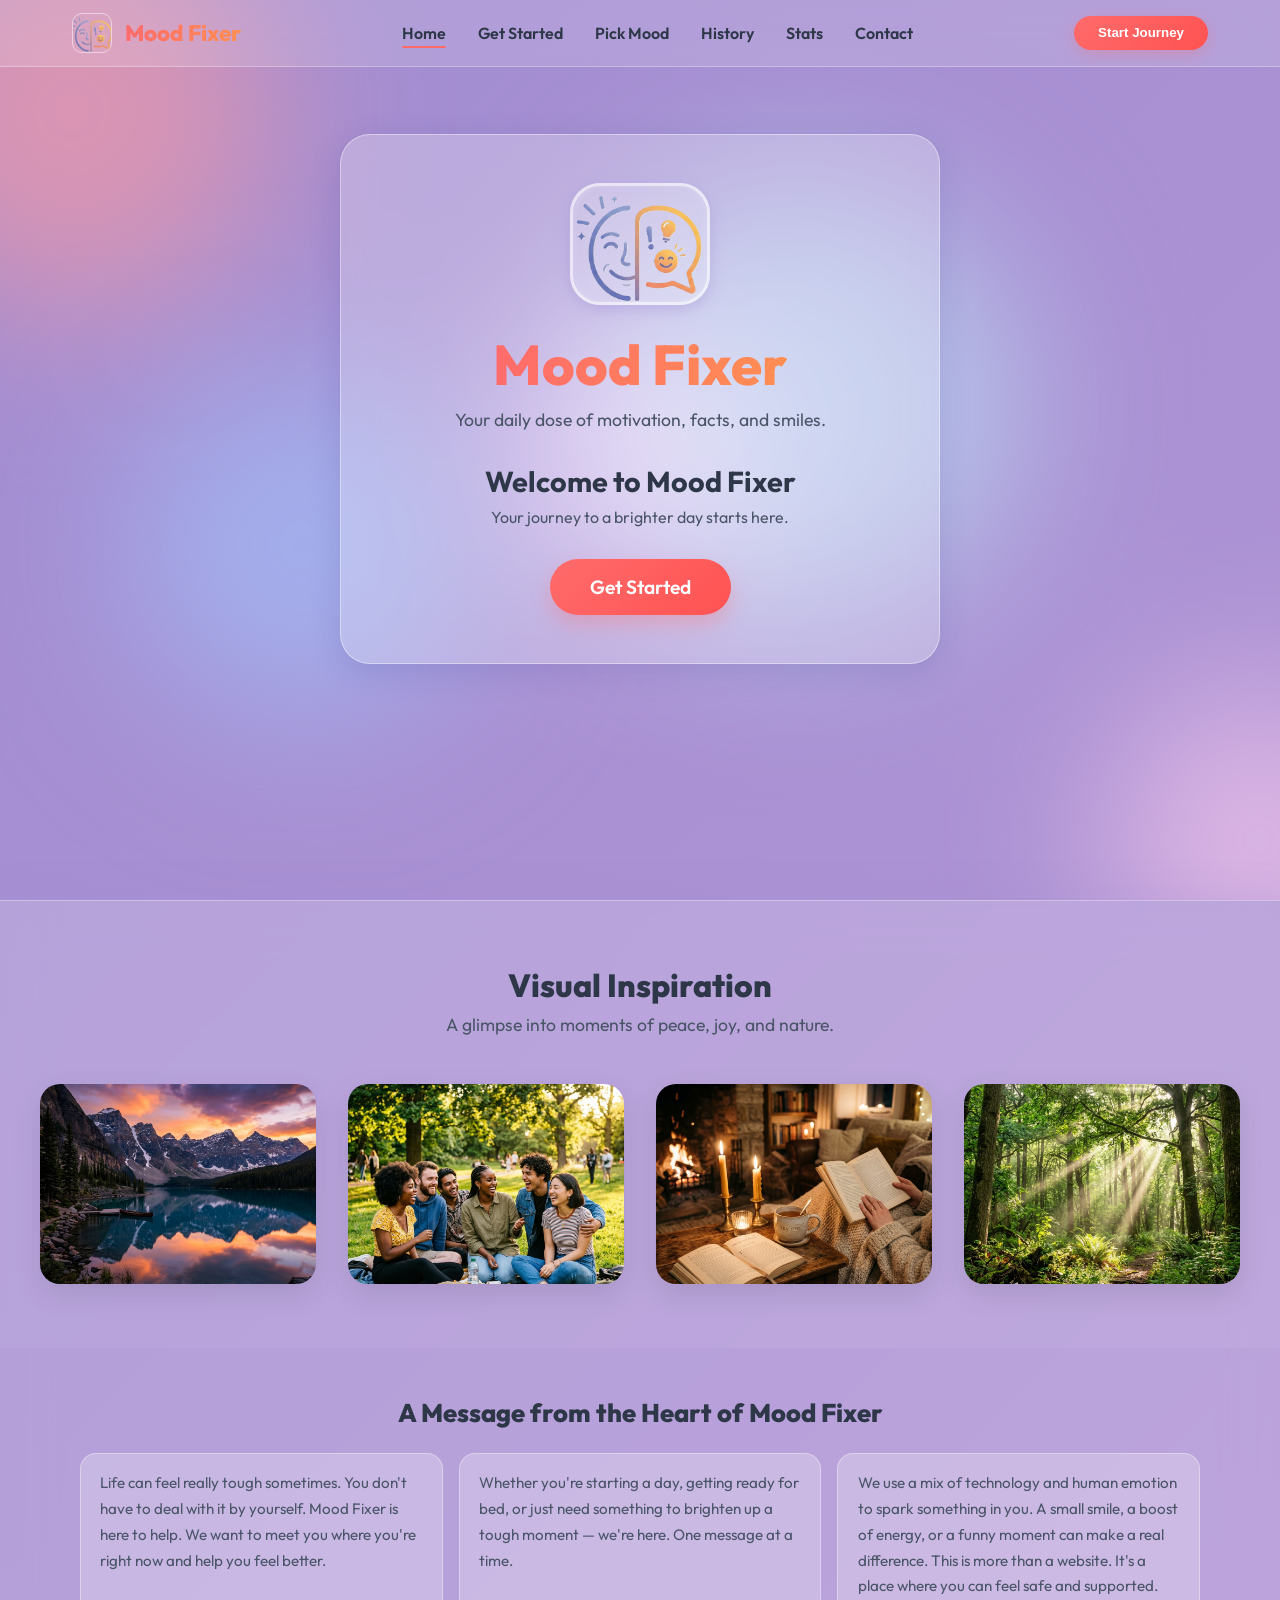
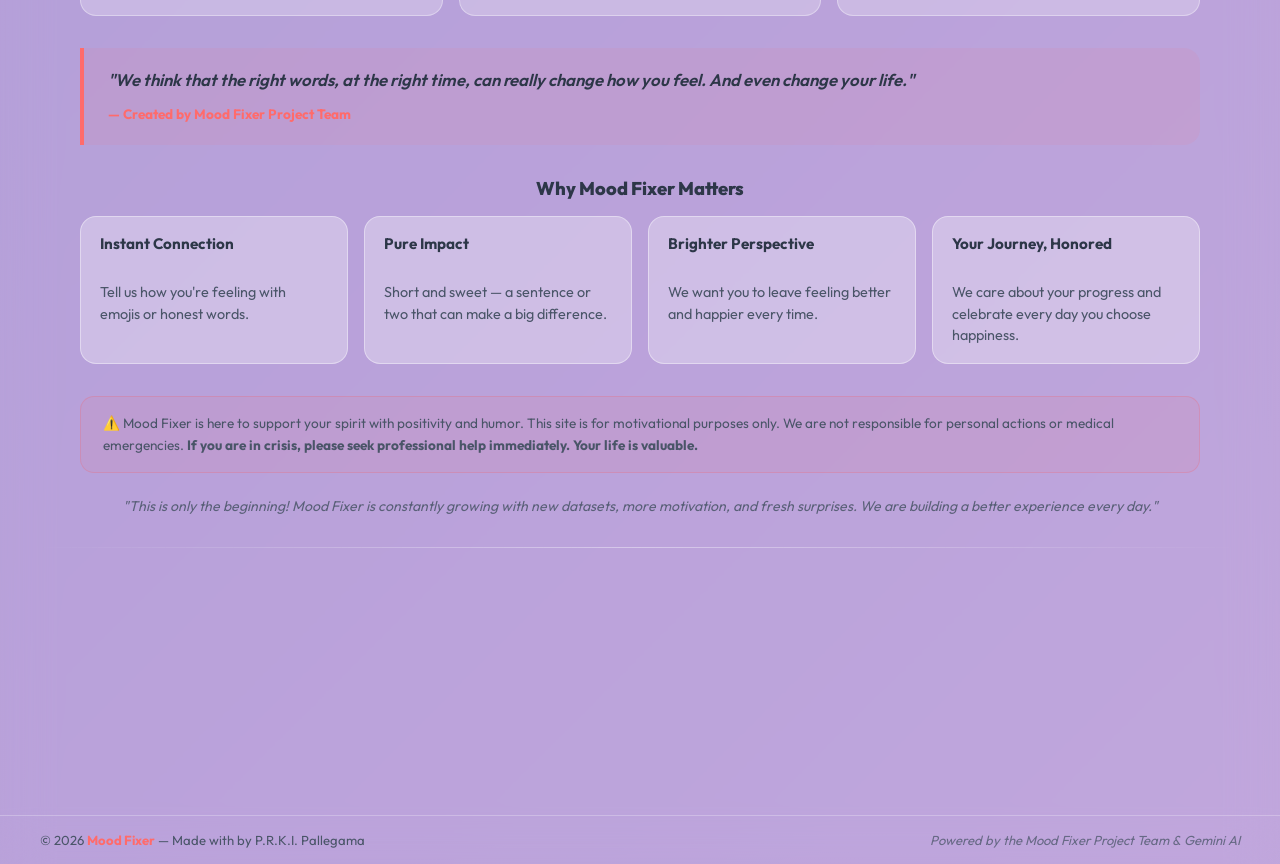
==== index.html @ e7150dc7 "Add files via upload" ====
<!DOCTYPE html>
<html lang="en">

<head>
    <meta charset="UTF-8">
    <meta name="viewport" content="width=device-width, initial-scale=1.0">
    <title>Mood Fixer</title>
    <link rel="stylesheet" href="style.css">
    <link href="https://fonts.googleapis.com/css2?family=Outfit:wght@300;400;600;800&display=swap" rel="stylesheet">
</head>

<body>
    <!-- Top Navigation -->
    <nav class="top-nav">
        <div class="nav-container">
            <div class="nav-logo">
                <img src="mood fix logo.png" alt="Mood Fixer Logo" class="nav-logo-img">
                <span class="nav-brand">Mood Fixer</span>
            </div>
            <ul class="nav-links">
                <li><a href="#" id="nav-home" class="active">Home</a></li>
                <li><a href="#step-identity" id="nav-get-started">Get Started</a></li>
                <li><a href="#step-mood" id="nav-pick-mood">Pick Mood</a></li>
                <li><a href="#" id="nav-history">History</a></li>
                <li><a href="tracking.html" id="nav-tracking">Stats</a></li>
                <li><a href="https://mail.google.com/mail/?view=cm&fs=1&to=moodfixer0@gmail.com"
                        target="_blank">Contact</a></li>
            </ul>
            <div class="nav-actions">
                <button class="btn-nav-cta" id="nav-start-journey">Start Journey</button>
            </div>
            <!-- Mobile Menu Toggle -->
            <button class="nav-hamburger" id="nav-hamburger">
                <span></span>
                <span></span>
                <span></span>
            </button>
        </div>
    </nav>

    <!-- Mobile Navigation Overlay -->
    <div class="mobile-menu-overlay" id="mobile-menu">
        <ul class="mobile-menu-links">
            <li><a href="index.html" class="mob-link">Home</a></li>
            <li><a href="index.html#step-identity" class="mob-link">Get Started</a></li>
            <li><a href="index.html#step-mood" class="mob-link">Pick Mood</a></li>
            <li><a href="tracking.html" class="mob-link">Stats</a></li>
            <li><a href="safety.html" class="mob-link">Safety Help</a></li>
            <li><a href="faq.html" class="mob-link">FAQ</a></li>
            <li><a href="https://mail.google.com/mail/?view=cm&fs=1&to=moodfixer0@gmail.com" target="_blank">Contact</a>
            </li>
        </ul>
    </div>

    <!-- Emotional Background Animation -->
    <div class="bg-orbs">
        <div class="orb orb-1"></div>
        <div class="orb orb-2"></div>
        <div class="orb orb-3"></div>
        <div class="orb orb-4"></div>
        <div class="orb orb-5"></div>
    </div>

    <div id="app" style="position: relative;">
        <!-- Dashboard / Sidebar -->
        <aside id="dashboard" class="collapsed">
            <!-- Logo moved to fixed position outside dashboard -->
            <div class="dash-header">
                <h3>🕒 History</h3>
                <div id="current-time">00:00:00</div>
                <div id="current-date">Jan 1, 2024</div>
            </div>
            <div class="dash-content">
                <h3>Your Mood Journal</h3>
                <ul id="visit-list">
                    <!-- Javascript will populate this -->
                </ul>
            </div>
        </aside>

        <!-- Main Content Area -->
        <main id="main-content">
            <div class="glass-container reveal-stagger">
                <header class="main-header">
                    <img src="mood fix logo.png" alt="Mood Fixer Logo" class="title-logo" id="main-logo">
                    <div class="header-text">
                        <h1 class="gradient-text">Mood Fixer</h1>
                        <p class="subtitle">Your daily dose of motivation, facts, and smiles.</p>
                    </div>
                </header>

                <!-- Step 0: Welcome -->
                <div id="step-welcome" class="step active reveal-stagger">
                    <h2>Welcome to Mood Fixer</h2>
                    <p>Your journey to a brighter day starts here.</p>
                    <button id="btn-get-started" class="btn-primary">Get Started </button>
                </div>

                <!-- Step 1: Identity -->
                <div id="step-identity" class="step hidden reveal-stagger">
                    <h2>First, tell us a bit about you</h2>
                    <p>How do you identify?</p>
                    <div class="options-grid">
                        <div class="btn-option-card" data-identity="Female">
                            <span class="card-icon">👩</span>
                            <span class="card-title">Female</span>
                        </div>
                        <div class="btn-option-card" data-identity="Male">
                            <span class="card-icon">👨</span>
                            <span class="card-title">Male</span>
                        </div>
                        <div class="btn-option-card" data-identity="Transgender">
                            <span class="card-icon">🏳️‍⚧️</span>
                            <span class="card-title">Transgender</span>
                        </div>
                        <div class="btn-option-card" data-identity="Other">
                            <span class="card-icon">🏳️‍🌈</span>
                            <span class="card-title">Other</span>
                        </div>
                    </div>
                </div>

                <!-- Step 2: Mood -->
                <div id="step-mood" class="step hidden reveal-stagger">
                    <h2>How are you feeling right now?</h2>
                    <p>Select an emoji or type it out!</p>
                    <div class="options-grid mood-grid">
                        <button class="btn-option emoji-btn" data-mood="Happy">😊 Happy</button>
                        <button class="btn-option emoji-btn" data-mood="Sad">😢 Sad</button>
                        <button class="btn-option emoji-btn" data-mood="Sleepy">😴 Sleeping time</button>
                        <button class="btn-option emoji-btn" data-mood="Waking Up">🌅 Waking up</button>
                        <button class="btn-option emoji-btn" data-mood="Normal">😐 Normal time</button>
                        <button class="btn-option emoji-btn" data-mood="Anxious">😰 Anxious</button>
                        <button class="btn-option emoji-btn" data-mood="Angry">😠 Angry</button>
                        <button class="btn-option emoji-btn" data-mood="Tired">😴 Tired</button>
                        <button class="btn-option emoji-btn" data-mood="Lovely">🥰 Lovely</button>
                        <button class="btn-option emoji-btn" data-mood="generic">🤷 No idea</button>
                    </div>
                    <div class="text-input-group">
                        <input type="text" id="custom-mood" placeholder="Or describe your mood in words...">
                    </div>
                    <button id="btn-submit-mood" class="btn-primary">Fix My Mood! 🚀</button>
                </div>

                <!-- Step 3: Result -->
                <div id="step-result" class="step hidden reveal-stagger">
                    <h2>Here is something just for you!</h2>
                    <div class="result-card"
                        style="display: flex; flex-direction: column; align-items: center; gap: 1rem;">
                        <span id="result-badge" class="result-badge hidden-element"></span>
                        <p id="result-text">...</p>
                        <button id="btn-copy-result" class="btn-copy">📋 Copy Message</button>
                    </div>
                    <button id="btn-restart" class="btn-secondary">Give me another one!</button>
                </div>
            </div>


        </main>
    </div>

    <!-- Bottom Footer -->
    <footer class="bottom-footer">

        <!-- Photo Gallery Section -->
        <section class="footer-gallery reveal">
            <div class="gallery-container">
                <div class="gallery-header">
                    <h2 class="gallery-title"> Visual Inspiration</h2>
                    <p class="gallery-subtitle">A glimpse into moments of peace, joy, and nature.</p>
                </div>
                <div class="footer-photo-grid reveal-stagger">
                    <div class="gallery-item">
                        <img src="peaceful_landscape.png" alt="Peaceful Landscape" class="gallery-img">
                        <div class="gallery-overlay">
                            <span class="gallery-tag">Peace</span>
                            <p class="gallery-description">Find serenity in the quiet whispers of the hills and the calm
                                of the water.</p>
                        </div>
                    </div>
                    <div class="gallery-item">
                        <img src="joyful_moment.png" alt="Joyful Moment" class="gallery-img">
                        <div class="gallery-overlay">
                            <span class="gallery-tag">Joy</span>
                            <p class="gallery-description">Celebrate the small wins and big laughs that fill your heart
                                with light.</p>
                        </div>
                    </div>
                    <div class="gallery-item">
                        <img src="cozy_atmosphere.png" alt="Cozy Atmosphere" class="gallery-img">
                        <div class="gallery-overlay">
                            <span class="gallery-tag">Comfort</span>
                            <p class="gallery-description">Wrap yourself in warmth and let the soft glow of comfort
                                soothe your soul.</p>
                        </div>
                    </div>
                    <div class="gallery-item">
                        <img src="inspiring_nature.png" alt="Inspiring Nature" class="gallery-img">
                        <div class="gallery-overlay">
                            <span class="gallery-tag">Nature</span>
                            <p class="gallery-description">Discover the magic in every leaf and the strength in every
                                mountain peak.</p>
                        </div>
                    </div>
                </div>
            </div>
        </section>

        <!-- Full-width Message Banner -->
        <div class="footer-message-banner reveal">
            <h2 class="footer-msg-title">A Message from the Heart of Mood Fixer</h2>
            <div class="footer-msg-body">
                <p>Life can feel really tough sometimes. You don't have to deal with it by yourself. Mood Fixer is here
                    to help. We want to meet you where you're right now and help you feel better.</p>
                <p>Whether you're starting a day, getting ready for bed, or just need something to brighten up a tough
                    moment — we're here. One message at a time.</p>
                <p>We use a mix of technology and human emotion to spark something in you. A small smile, a boost of
                    energy, or a funny moment can make a real difference. This is more than a website. It's a place
                    where you can feel safe and supported.</p>
            </div>
            <blockquote class="footer-quote">
                "We think that the right words, at the right time, can really change how you feel. And even change your
                life."
                <cite>— Created by Mood Fixer Project Team</cite>
            </blockquote>

            <div class="footer-why-matters">
                <h3 class="footer-why-title"> Why Mood Fixer Matters</h3>
                <ul class="footer-features-grid">
                    <li><strong> Instant Connection</strong><br>Tell us how you're feeling with emojis or honest words.
                    </li>
                    <li><strong> Pure Impact</strong><br>Short and sweet — a sentence or two that can make a big
                        difference.</li>
                    <li><strong> Brighter Perspective</strong><br>We want you to leave feeling better and happier
                        every time.</li>
                    <li><strong> Your Journey, Honored</strong><br>We care about your progress and celebrate every day
                        you choose happiness.</li>
                </ul>
            </div>

            <div class="footer-disclaimer">
                <p class="footer-disclaimer-text">⚠️ Mood Fixer is here to support your spirit with positivity and
                    humor. This site is for motivational purposes only. We are not responsible for personal actions or
                    medical emergencies. <strong>If you are in crisis, please seek professional help immediately. Your
                        life is valuable.</strong></p>
            </div>

            <p class="footer-growing-note">"This is only the beginning! Mood Fixer is constantly growing with new
                datasets, more motivation, and fresh surprises. We are building a better experience every day."</p>
        </div>

        <!-- Divider -->
        <div class="footer-divider"></div>

        <div class="footer-sections reveal-stagger">

            <!-- Section 1: Brand / About -->
            <div class="footer-section">
                <div class="footer-section-brand">

                    <span class="footer-brand-name">Mood Fixer</span>
                </div>
                <p class="footer-about-text">Your daily companion for positivity, motivation, and smiles. We meet you
                    where you are and help you feel a little better — one message at a time.</p>
                <p class="footer-tagline"> You are not alone.</p>
            </div>

            <!-- Section 2: Quick Links -->
            <div class="footer-section">
                <h4 class="footer-section-title">Quick Links</h4>
                <ul class="footer-nav-list">
                    <li><a href="#" id="footer-home" class="footer-link"> Home</a></li>
                    <li><a href="#step-identity" id="footer-get-started" class="footer-link"> Get Started</a></li>
                    <li><a href="#step-mood" id="footer-pick-mood" class="footer-link"> Pick Your Mood</a></li>
                    <li><a href="#step-result" id="footer-result" class="footer-link"> Your Result</a></li>
                    <li><a href="tracking.html" id="footer-tracking" class="footer-link"> Your Stats</a></li>
                </ul>
            </div>

            <!-- Section 3: Support -->
            <div class="footer-section">
                <h4 class="footer-section-title">Support</h4>
                <ul class="footer-nav-list">
                    <li><a href="privacy.html" class="footer-link"> Privacy Policy</a></li>
                    <li><a href="terms.html" class="footer-link"> Terms of Use</a></li>
                    <li><a href="faq.html" class="footer-link"> FAQ</a></li>
                    <li><a href="safety.html" class="footer-link"> Safety &amp; Crisis Help</a></li>
                </ul>
            </div>

            <!-- Section 4: Contact -->
            <div class="footer-section">
                <h4 class="footer-section-title">Contact Us</h4>
                <p class="footer-contact-text">Have a question or feedback? We'd love to hear from you.</p>
                <a href="https://mail.google.com/mail/?view=cm&fs=1&to=moodfixer0@gmail.com" target="_blank"
                    class="footer-email-btn">📧 Send an Email</a>
                <p class="footer-contact-note">We usually respond within 24–48 hours.</p>
            </div>

        </div>

        <!-- Copyright Strip -->
        <div class="footer-copyright-strip">
            <span>&copy; 2026 <strong>Mood Fixer</strong> &mdash; Made with by P.R.K.I. Pallegama</span>
            <span class="footer-powered">Powered by the Mood Fixer Project Team &amp; Gemini AI</span>
        </div>
    </footer>

    <script src="data.js"></script>
    <script src="app.js"></script>
</body>

</html>
---- style.css ----
:root {
    --bg-gradient-start: #ff9a9e;
    --bg-gradient-end: #fecfef;
    --glass-bg: rgba(255, 255, 255, 0.25);
    --glass-border: rgba(255, 255, 255, 0.4);
    --glass-shadow: 0 8px 32px 0 rgba(31, 38, 135, 0.15);
    --text-primary: #2d3748;
    --text-secondary: #4a5568;
    --accent: #ff6b6b;
    --accent-hover: #ff5252;
    --ease-premium: cubic-bezier(0.23, 1, 0.32, 1);
    --nav-height: 70px;
}

* {
    box-sizing: border-box;
    margin: 0;
    padding: 0;
}

body {
    font-family: 'Outfit', sans-serif;
    background: linear-gradient(135deg, #a18cd1 0%, #fbc2eb 100%);
    background-size: 400% 400%;
    animation: gradientBG 15s ease infinite;
    color: var(--text-primary);
    min-height: 100vh;
    display: flex;
    flex-direction: column;
    overflow-x: hidden;
}

@keyframes gradientBG {
    0% {
        background-position: 0% 50%;
    }

    50% {
        background-position: 100% 50%;
    }

    100% {
        background-position: 0% 50%;
    }
}

/* Emotional Background Animation */
.bg-orbs {
    position: fixed;
    top: 0;
    left: 0;
    width: 100vw;
    height: 100vh;
    overflow: hidden;
    z-index: 0;
    pointer-events: none;
}

.orb {
    position: absolute;
    border-radius: 50%;
    filter: blur(80px);
    opacity: 0.6;
    animation: floatOrb 20s infinite ease-in-out alternate;
    mix-blend-mode: screen;
}

.orb-1 {
    width: 400px;
    height: 400px;
    background: #ff9a9e;
    top: -10%;
    left: -10%;
    animation-duration: 25s;
    animation-delay: -5s;
}

.orb-2 {
    width: 300px;
    height: 300px;
    background: #fecfef;
    bottom: -10%;
    right: -10%;
    animation-duration: 22s;
    animation-delay: -2s;
}

.orb-3 {
    width: 350px;
    height: 350px;
    background: #a1c4fd;
    bottom: 20%;
    left: 10%;
    animation-duration: 28s;
    animation-delay: -10s;
}

.orb-4 {
    width: 450px;
    height: 450px;
    background: #c2e9fb;
    top: 20%;
    right: 20%;
    animation-duration: 30s;
    animation-delay: -15s;
}

.orb-5 {
    width: 250px;
    height: 250px;
    background: #ffd1ff;
    top: 50%;
    left: 50%;
    transform: translate(-50%, -50%);
    animation-duration: 20s;
}

@keyframes floatOrb {
    0% {
        transform: translate(0, 0) scale(1) rotate(0deg);
    }
    33% {
        transform: translate(50px, -50px) scale(1.2) rotate(10deg);
    }
    66% {
        transform: translate(-30px, 40px) scale(0.9) rotate(-5deg);
    }
    100% {
        transform: translate(20px, 60px) scale(1.1) rotate(5deg);
    }
}

#app {
    display: flex;
    width: 100%;
    min-height: 100vh;
}

/* Dashboard / Sidebar */
#dashboard {
    width: 300px;
    background: rgba(255, 255, 255, 0.15);
    backdrop-filter: blur(20px);
    -webkit-backdrop-filter: blur(20px);
    border-right: 1px solid var(--glass-border);
    padding: 2rem;
    padding-top: calc(var(--nav-height, 70px) + 2rem);
    display: flex;
    flex-direction: column;
    gap: 2rem;
    box-shadow: var(--glass-shadow);
    z-index: 10;
    transition: all 0.4s cubic-bezier(0.4, 0, 0.2, 1);
    overflow: hidden;
}

#dashboard.collapsed {
    width: 0;
    padding: 0;
    border: none;
    opacity: 0;
    margin: 0;
    height: 0;
}

#dashboard.collapsed>* {
    opacity: 0;
    pointer-events: none;
}

.dash-header {
    text-align: center;
    background: var(--glass-bg);
    border-radius: 20px;
    padding: 1.5rem;
    border: 1px solid var(--glass-border);
}

.dash-header h2 {
    font-size: 1.2rem;
    margin-bottom: 1rem;
    color: var(--text-primary);
}

#current-time {
    font-size: 2.5rem;
    font-weight: 800;
    color: #fff;
    text-shadow: 0 2px 10px rgba(0, 0, 0, 0.1);
    margin-bottom: 0.5rem;
}

#current-date {
    font-size: 1rem;
    color: var(--text-secondary);
    font-weight: 600;
}

.dash-content h3 {
    margin-bottom: 1rem;
    font-size: 1.1rem;
    color: var(--text-primary);
}

#visit-list {
    list-style: none;
    display: flex;
    flex-direction: column;
    gap: 0.8rem;
    max-height: 50vh;
    overflow-y: auto;
}

.history-item {
    display: flex;
    align-items: center;
    gap: 1rem;
    background: var(--glass-bg);
    padding: 0.8rem 1rem;
    border-radius: 12px;
    border: 1px solid var(--glass-border);
    transition: all 0.3s ease;
}

.history-item:hover {
    background: rgba(255, 255, 255, 0.45);
    transform: translateY(-2px);
    box-shadow: 0 4px 12px rgba(0, 0, 0, 0.05);
}

.history-icon {
    font-size: 1.6rem;
    display: flex;
    align-items: center;
    justify-content: center;
    background: rgba(255, 255, 255, 0.4);
    width: 42px;
    height: 42px;
    border-radius: 50%;
    border: 1px solid var(--glass-border);
    box-shadow: 0 2px 5px rgba(0,0,0,0.05);
}

.history-details {
    display: flex;
    flex-direction: column;
    gap: 0.2rem;
    flex: 1;
    text-align: left;
}

.history-title {
    font-weight: 700;
    color: var(--text-primary);
    font-size: 0.95rem;
}

.history-desc {
    font-style: italic;
    color: var(--text-secondary);
    font-size: 0.85rem;
    word-break: break-word;
}

.history-time {
    font-size: 0.75rem;
    color: var(--text-secondary);
    opacity: 0.8;
}

/* Main Content */
#main-content {
    flex: 1;
    display: flex;
    flex-direction: column;
    align-items: center;
    justify-content: flex-start;
    padding: 4rem 2rem;
    gap: 2rem;
    position: relative;
    transition: all 0.4s ease;
}

/* Sidebar Toggle Button */
.btn-toggle-sidebar {
    position: relative;
    background: var(--glass-bg);
    border: 1px solid var(--glass-border);
    padding: 0.8rem 1.5rem;
    border-radius: 50px;
    font-size: 1rem;
    font-weight: 600;
    color: var(--text-primary);
    cursor: pointer;
    backdrop-filter: blur(10px);
    -webkit-backdrop-filter: blur(10px);
    transition: all 0.3s cubic-bezier(0.175, 0.885, 0.32, 1.275);
    z-index: 50;
    display: flex;
    align-items: center;
    gap: 0.5rem;
    box-shadow: var(--glass-shadow);
    font-family: inherit;
}

.btn-toggle-sidebar:hover {
    background: rgba(255, 255, 255, 0.6);
    transform: translateY(-3px) scale(1.05);
    box-shadow: 0 8px 25px rgba(0, 0, 0, 0.15);
}

.glass-container {
    background: var(--glass-bg);
    backdrop-filter: blur(16px);
    -webkit-backdrop-filter: blur(16px);
    border-radius: 30px;
    border: 1px solid var(--glass-border);
    box-shadow: var(--glass-shadow);
    padding: 3rem;
    max-width: 600px;
    width: 100%;
    text-align: center;
    position: relative;
    overflow: hidden;
    transition: transform 0.8s var(--ease-premium), opacity 0.8s var(--ease-premium), filter 0.8s var(--ease-premium);
}

.glass-container.glass-entry {
    opacity: 0;
    transform: scale(0.95) translateY(30px);
    filter: blur(10px);
}
.hidden-element {
    display: none !important;
}

header.main-header {
    margin-bottom: 2rem;
    display: flex;
    flex-direction: column;
    align-items: center;
    justify-content: center;
    gap: 1.5rem;
}

.header-text {
    display: flex;
    flex-direction: column;
    align-items: center;
    text-align: center;
}

.title-logo {
    width: 140px;
    height: auto;
    border-radius: 30px;
    box-shadow: 0 5px 15px rgba(161, 140, 209, 0.4), inset 0 0 10px rgba(255, 255, 255, 0.3);
    border: 3px solid rgba(255, 255, 255, 0.6);
    transition: all 0.5s cubic-bezier(0.175, 0.885, 0.32, 1.275);
    animation: floatLogo 6s ease-in-out infinite;
    backdrop-filter: blur(10px);
}

@keyframes floatLogo {
    0% {
        transform: translateY(0px);
    }

    50% {
        transform: translateY(-8px);
    }

    100% {
        transform: translateY(0px);
    }
}

.title-logo:hover {
    transform: scale(1.1) rotate(-5deg);
    box-shadow: 0 8px 25px rgba(161, 140, 209, 0.6), inset 0 0 15px rgba(255, 255, 255, 0.5);
    cursor: pointer;
}

.gradient-text {
    font-size: 3.5rem;
    font-weight: 800;
    background: linear-gradient(to right, #ff6b6b, #ff8e53);
    -webkit-background-clip: text;
    background-clip: text;
    -webkit-text-fill-color: transparent;
    margin-bottom: 0.5rem;
}

.subtitle {
    font-size: 1.1rem;
    color: var(--text-secondary);
    font-weight: 400;
}

/* Steps */
.step {
    transition: opacity 0.6s var(--ease-premium), transform 0.6s var(--ease-premium), filter 0.6s var(--ease-premium);
    opacity: 1;
    transform: translateY(0);
    filter: blur(0);
}

.step.hidden {
    display: none;
    opacity: 0;
    transform: translateY(20px);
    filter: blur(5px);
}

.step.step-exiting {
    opacity: 0;
    transform: translateY(-20px);
    filter: blur(5px);
}

.step h2 {
    font-size: 1.8rem;
    margin-bottom: 0.5rem;
    color: var(--text-primary);
}

.step p {
    color: var(--text-secondary);
    margin-bottom: 2rem;
}

/* Options Grid */
.options-grid {
    display: grid;
    grid-template-columns: repeat(auto-fit, minmax(140px, 1fr));
    gap: 1rem;
    margin-bottom: 2rem;
}

.mood-grid {
    display: flex;
    flex-wrap: wrap;
    justify-content: center;
    gap: 1rem;
}

.emoji-btn {
    min-width: 120px;
    flex: 0 1 auto;
}

.btn-option {
    background: rgba(255, 255, 255, 0.4);
    border: 2px solid transparent;
    padding: 1rem;
    border-radius: 20px;
    font-size: 1.1rem;
    font-weight: 600;
    color: var(--text-primary);
    cursor: pointer;
    transition: all 0.3s ease;
    font-family: inherit;
}

.btn-option:hover {
    background: rgba(255, 255, 255, 0.8);
    transform: translateY(-3px);
    box-shadow: 0 10px 20px rgba(0, 0, 0, 0.1);
}

.btn-option.selected {
    background: #fff;
    border-color: var(--accent);
    box-shadow: 0 0 15px rgba(255, 107, 107, 0.4);
}

/* Mood Input Group */
.text-input-group {
    margin-bottom: 1.5rem;
}

#custom-mood {
    width: 100%;
    padding: 1.2rem;
    border-radius: 15px;
    border: 2px solid var(--glass-border);
    background: rgba(255, 255, 255, 0.5);
    font-size: 1.1rem;
    font-family: inherit;
    color: var(--text-primary);
    outline: none;
    transition: all 0.3s;
    text-align: center;
}

#custom-mood:focus {
    background: #fff;
    border-color: var(--accent);
}

/* Buttons */
.btn-primary,
.btn-secondary {
    padding: 1rem 2.5rem;
    border-radius: 50px;
    border: none;
    font-size: 1.2rem;
    font-weight: 600;
    cursor: pointer;
    transition: all 0.3s cubic-bezier(0.175, 0.885, 0.32, 1.275);
    font-family: inherit;
}

.btn-primary {
    background: linear-gradient(135deg, var(--accent), var(--accent-hover));
    color: white;
    box-shadow: 0 10px 20px rgba(255, 107, 107, 0.3);
}

.btn-primary:hover {
    transform: scale(1.05);
    box-shadow: 0 15px 25px rgba(255, 107, 107, 0.4);
}

.btn-primary:disabled {
    opacity: 0.5;
    cursor: not-allowed;
    transform: none;
}

.btn-secondary {
    background: rgba(255, 255, 255, 0.6);
    color: var(--text-primary);
    margin-top: 1.5rem;
}

.btn-secondary:hover {
    background: #fff;
    transform: scale(1.05);
}

/* Result Card */
.result-card {
    background: rgba(255, 255, 255, 0.8);
    border-radius: 20px;
    padding: 2.5rem 2rem;
    margin: 2rem 0;
    box-shadow: inset 0 2px 10px rgba(0, 0, 0, 0.05), var(--glass-shadow);
    position: relative;
}

.result-card::before {
    content: "✨";
    position: absolute;
    top: -15px;
    left: -15px;
    font-size: 2rem;
}

.result-badge {
    display: inline-block;
    padding: 0.4rem 1rem;
    border-radius: 50px;
    font-size: 0.85rem;
    font-weight: 700;
    text-transform: uppercase;
    letter-spacing: 1px;
    margin-bottom: 0.5rem;
    animation: fadeInScale 0.4s cubic-bezier(0.175, 0.885, 0.32, 1.275) both;
}

@keyframes fadeInScale {
    from {
        opacity: 0;
        transform: scale(0.8);
    }
    to {
        opacity: 1;
        transform: scale(1);
    }
}

.result-badge.badge-motivation {
    background: rgba(255, 107, 107, 0.15);
    color: #ff6b6b;
    border: 1px solid rgba(255, 107, 107, 0.3);
}

.result-badge.badge-fact {
    background: rgba(78, 205, 196, 0.15);
    color: #2b9c93;
    border: 1px solid rgba(78, 205, 196, 0.3);
}

.result-badge.badge-joke {
    background: rgba(255, 193, 7, 0.15);
    color: #b58000;
    border: 1px solid rgba(255, 193, 7, 0.3);
}

#result-text {
    font-size: 1.4rem;
    line-height: 1.6;
    font-weight: 600;
    color: #1a202c;
}

/* Footer Section */
.app-footer {
    max-width: 800px;
    width: 100%;
    text-align: left;
    padding: 3rem 4rem;
}

.app-footer h2 {
    font-size: 1.8rem;
    color: var(--text-primary);
    margin-bottom: 1.5rem;
    text-align: center;
}

.app-footer p {
    font-size: 1.1rem;
    color: var(--text-secondary);
    line-height: 1.6;
    margin-bottom: 1rem;
}

.app-footer .author {
    font-weight: 600;
    font-style: italic;
    text-align: right;
    margin-top: 1rem;
    margin-bottom: 2.5rem;
    color: var(--accent);
}

.app-footer h3 {
    font-size: 1.5rem;
    color: var(--text-primary);
    margin-bottom: 1rem;
}

.footer-features {
    list-style: none;
    display: flex;
    flex-direction: column;
    gap: 1rem;
}

.footer-features li {
    font-size: 1.05rem;
    line-height: 1.5;
    background: rgba(255, 255, 255, 0.4);
    padding: 1rem 1.5rem;
    border-radius: 15px;
    border: 1px solid var(--glass-border);
    transition: transform 0.2s ease;
}

.footer-features li:hover {
    transform: translateX(10px);
    background: rgba(255, 255, 255, 0.6);
}

.footer-features strong {
    color: var(--text-primary);
}

/* Contact Section */
.contact-section {
    margin-top: 3rem;
    padding-top: 2rem;
    border-top: 1px dashed var(--glass-border);
    text-align: center;
}

.contact-section h3 {
    font-size: 1.5rem;
    color: var(--text-primary);
    margin-bottom: 0.5rem;
}

.contact-section p {
    font-size: 1.1rem;
    color: var(--text-secondary);
    margin-bottom: 1rem;
}

.contact-email {
    display: inline-block;
    font-size: 1.2rem;
    font-weight: 600;
    color: var(--accent);
    text-decoration: none;
    background: rgba(255, 255, 255, 0.4);
    padding: 0.8rem 1.5rem;
    border-radius: 50px;
    border: 1px solid var(--glass-border);
    transition: all 0.3s ease;
}

.contact-email:hover {
    background: #fff;
    transform: translateY(-3px);
    box-shadow: 0 5px 15px rgba(255, 107, 107, 0.3);
}

.attribution-section {
    margin-top: 3rem;
    padding-top: 1.5rem;
    border-top: 1px solid var(--glass-border);
    text-align: center;
}

.attribution-section p {
    font-size: 0.95rem !important;
    opacity: 0.8;
    color: var(--text-secondary);
    margin: 0 !important;
    font-style: italic;
}

/* ── Bottom Footer – Multi-Column ── */
.bottom-footer {
    width: 100%;
    background: rgba(255, 255, 255, 0.13);
    backdrop-filter: blur(24px);
    -webkit-backdrop-filter: blur(24px);
    border-top: 1px solid rgba(255, 255, 255, 0.35);
    box-shadow: 0 -6px 32px rgba(161, 140, 209, 0.18);
    position: relative;
    z-index: 100;
    animation: footerFadeIn 0.9s ease both;
}

@keyframes footerFadeIn {
    from { opacity: 0; transform: translateY(24px); }
    to   { opacity: 1; transform: translateY(0); }
}

/* ── Footer Message Banner (full-width top section) ── */
.footer-message-banner {
    max-width: 1200px;
    margin: 0 auto;
    padding: 3rem 2.5rem 2rem;
}

.footer-msg-title {
    font-size: 1.6rem;
    font-weight: 800;
    color: var(--text-primary);
    margin-bottom: 1.5rem;
    text-align: center;
}

.footer-msg-body {
    display: grid;
    grid-template-columns: repeat(auto-fit, minmax(260px, 1fr));
    gap: 1rem;
    margin-bottom: 2rem;
}

.footer-msg-body p {
    font-size: 0.95rem;
    color: var(--text-secondary);
    line-height: 1.7;
    background: rgba(255, 255, 255, 0.25);
    border-radius: 16px;
    padding: 1rem 1.2rem;
    border: 1px solid rgba(255, 255, 255, 0.35);
    margin: 0;
}

.footer-quote {
    background: rgba(255, 107, 107, 0.08);
    border-left: 4px solid var(--accent);
    border-radius: 0 16px 16px 0;
    padding: 1.2rem 1.5rem;
    margin: 0 0 2rem;
    font-size: 1.05rem;
    font-style: italic;
    color: var(--text-primary);
    font-weight: 600;
    line-height: 1.6;
}

.footer-quote cite {
    display: block;
    margin-top: 0.6rem;
    font-size: 0.85rem;
    font-style: normal;
    font-weight: 700;
    color: var(--accent);
}

.footer-why-title {
    font-size: 1.15rem;
    font-weight: 800;
    color: var(--text-primary);
    margin-bottom: 1rem;
    text-align: center;
}

.footer-features-grid {
    list-style: none;
    display: grid;
    grid-template-columns: repeat(auto-fit, minmax(200px, 1fr));
    gap: 1rem;
    margin-bottom: 2rem;
}

.footer-features-grid li {
    background: rgba(255, 255, 255, 0.3);
    border: 1px solid rgba(255, 255, 255, 0.4);
    border-radius: 16px;
    padding: 1rem 1.2rem;
    font-size: 0.9rem;
    color: var(--text-secondary);
    line-height: 1.5;
    transition: transform 0.2s ease, background 0.2s ease;
}

.footer-features-grid li:hover {
    transform: translateY(-3px);
    background: rgba(255, 255, 255, 0.55);
}

.footer-features-grid strong {
    display: block;
    margin-bottom: 0.3rem;
    color: var(--text-primary);
    font-size: 0.95rem;
}

.footer-disclaimer {
    background: rgba(255, 82, 82, 0.07);
    border: 1px solid rgba(255, 82, 82, 0.2);
    border-radius: 14px;
    padding: 1rem 1.4rem;
    margin-bottom: 1.5rem;
}

.footer-disclaimer-text {
    font-size: 0.85rem !important;
    color: var(--text-secondary) !important;
    line-height: 1.6;
    margin: 0 !important;
}

.footer-growing-note {
    font-size: 0.88rem;
    font-style: italic;
    color: var(--text-secondary);
    text-align: center;
    opacity: 0.85;
    margin: 0;
}

.footer-divider {
    max-width: 1200px;
    margin: 0 auto;
    height: 1px;
    background: linear-gradient(to right, transparent, rgba(255,255,255,0.4), transparent);
    margin-bottom: 0;
}

/* ── 4-column grid ── */
.footer-sections {
    max-width: 1200px;
    margin: 0 auto;
    display: grid;
    grid-template-columns: 2fr 1fr 1fr 1.4fr;
    gap: 2.5rem;
    padding: 3rem 2.5rem 2rem;
}

/* Each column */
.footer-section {
    display: flex;
    flex-direction: column;
    gap: 0.75rem;
}

/* Brand column */
.footer-section-brand {
    display: flex;
    align-items: center;
    gap: 0.6rem;
    margin-bottom: 0.25rem;
}

.footer-logo-emoji {
    font-size: 1.6rem;
    animation: heartbeat 2.2s ease-in-out infinite;
    display: inline-block;
}

@keyframes heartbeat {
    0%, 100% { transform: scale(1); }
    50%       { transform: scale(1.25); }
}

.footer-brand-name {
    font-size: 1.2rem;
    font-weight: 800;
    background: linear-gradient(to right, #ff6b6b, #a18cd1);
    -webkit-background-clip: text;
    background-clip: text;
    -webkit-text-fill-color: transparent;
    letter-spacing: 0.4px;
}

.footer-about-text {
    font-size: 0.9rem;
    color: var(--text-secondary);
    line-height: 1.65;
}

.footer-tagline {
    font-size: 0.9rem;
    font-weight: 700;
    color: var(--accent);
    margin-top: 0.25rem;
}

/* Section titles */
.footer-section-title {
    font-size: 0.85rem;
    font-weight: 800;
    text-transform: uppercase;
    letter-spacing: 1.5px;
    color: var(--text-primary);
    margin-bottom: 0.5rem;
    padding-bottom: 0.5rem;
    border-bottom: 2px solid rgba(255, 107, 107, 0.35);
}

/* Nav list */
.footer-nav-list {
    list-style: none;
    display: flex;
    flex-direction: column;
    gap: 0.6rem;
}

.footer-link {
    font-size: 0.9rem;
    font-weight: 500;
    color: var(--text-secondary);
    text-decoration: none;
    position: relative;
    transition: color 0.25s ease, padding-left 0.25s ease;
    display: inline-block;
}

.footer-link:hover {
    color: var(--accent);
    padding-left: 4px;
}

/* Contact column */
.footer-contact-text {
    font-size: 0.88rem;
    color: var(--text-secondary);
    line-height: 1.5;
}

.footer-email-btn {
    display: inline-block;
    font-size: 0.9rem;
    font-weight: 700;
    color: #fff;
    text-decoration: none;
    background: linear-gradient(135deg, #ff6b6b, #a18cd1);
    padding: 0.6rem 1.2rem;
    border-radius: 50px;
    transition: all 0.3s ease;
    box-shadow: 0 4px 14px rgba(255, 107, 107, 0.3);
    margin-top: 0.25rem;
    width: fit-content;
}

.footer-email-btn:hover {
    transform: translateY(-3px);
    box-shadow: 0 8px 20px rgba(255, 107, 107, 0.45);
}

.footer-contact-note {
    font-size: 0.78rem;
    color: var(--text-secondary);
    opacity: 0.75;
    font-style: italic;
    margin-top: 0.25rem;
}

/* ── Copyright strip ── */
.footer-copyright-strip {
    border-top: 1px solid rgba(255, 255, 255, 0.25);
    padding: 1rem 2.5rem;
    max-width: 100%;
    display: flex;
    align-items: center;
    justify-content: space-between;
    flex-wrap: wrap;
    gap: 0.5rem;
    font-size: 0.82rem;
    color: var(--text-secondary);
}

.footer-copyright-strip strong {
    color: var(--accent);
}

.footer-powered {
    font-style: italic;
    opacity: 0.75;
}

/* ── Responsive ── */
@media (max-width: 900px) {
    #app {
        flex-direction: column;
    }

    #dashboard {
        width: 100%;
        border-right: none;
        border-bottom: 1px solid var(--glass-border);
    }

    #visit-list {
        max-height: 200px;
    }

    .footer-sections {
        grid-template-columns: 1fr 1fr;
    }
}

@media (max-width: 600px) {
    .footer-sections {
        grid-template-columns: 1fr;
        padding: 2rem 1.5rem 1.5rem;
    }

    .footer-copyright-strip {
        flex-direction: column;
        text-align: center;
        padding: 1rem 1.5rem;
    }
}

/* ── Top Navigation Styles ── */
.top-nav {
    position: fixed;
    top: 0;
    left: 0;
    width: 100%;
    z-index: 1000;
    background: rgba(255, 255, 255, 0.15);
    backdrop-filter: blur(15px);
    -webkit-backdrop-filter: blur(15px);
    border-bottom: 1px solid rgba(255, 255, 255, 0.3);
    padding: 0.8rem 0;
    transition: all 0.3s ease;
}

.nav-container {
    max-width: 1200px;
    margin: 0 auto;
    display: flex;
    justify-content: space-between;
    align-items: center;
    padding: 0 2rem;
}

.nav-logo {
    display: flex;
    align-items: center;
    gap: 0.8rem;
    text-decoration: none;
    cursor: pointer;
}

.nav-logo-img {
    width: 40px;
    height: 40px;
    border-radius: 10px;
    object-fit: cover;
    border: 1px solid rgba(255, 255, 255, 0.5);
}

.nav-brand {
    font-size: 1.4rem;
    font-weight: 800;
    background: linear-gradient(to right, #ff6b6b, #ff8e53);
    -webkit-background-clip: text;
    background-clip: text;
    -webkit-text-fill-color: transparent;
}

.nav-links {
    list-style: none;
    display: flex;
    gap: 2rem;
    align-items: center;
}

.nav-links a {
    text-decoration: none;
    color: var(--text-primary);
    font-weight: 600;
    font-size: 1rem;
    transition: color 0.3s;
    position: relative;
}

.nav-links a:hover {
    color: var(--accent);
}

.nav-links a.active::after {
    content: "";
    position: absolute;
    bottom: -5px;
    left: 0;
    width: 100%;
    height: 2px;
    background: var(--accent);
    border-radius: 2px;
}

.btn-nav-cta {
    background: linear-gradient(135deg, var(--accent), var(--accent-hover));
    color: white;
    border: none;
    padding: 0.6rem 1.5rem;
    border-radius: 50px;
    font-weight: 700;
    cursor: pointer;
    box-shadow: 0 4px 15px rgba(255, 107, 107, 0.3);
    transition: all 0.3s ease;
}

.btn-nav-cta:hover {
    transform: translateY(-2px);
    box-shadow: 0 6px 20px rgba(255, 107, 107, 0.4);
}

/* ── Footer Gallery Styles ── */
.footer-gallery {
    padding: 4rem 2rem;
    background: rgba(255, 255, 255, 0.05);
}

.gallery-container {
    max-width: 1200px;
    margin: 0 auto;
}

.gallery-header {
    text-align: center;
    margin-bottom: 3rem;
}

.gallery-title {
    font-size: 2rem;
    font-weight: 800;
    color: var(--text-primary);
    margin-bottom: 0.5rem;
}

.gallery-subtitle {
    font-size: 1.1rem;
    color: var(--text-secondary);
}

.footer-photo-grid {
    display: grid;
    grid-template-columns: repeat(auto-fit, minmax(250px, 1fr));
    gap: 2rem;
}

.gallery-item {
    position: relative;
    border-radius: 20px;
    overflow: hidden;
    height: 200px;
    box-shadow: 0 10px 30px rgba(0, 0, 0, 0.1);
    cursor: pointer;
    transition: all 0.4s cubic-bezier(0.175, 0.885, 0.32, 1.275);
}

.gallery-img {
    width: 100%;
    height: 100%;
    object-fit: cover;
    transition: transform 0.6s ease;
}

.gallery-overlay {
    position: absolute;
    inset: 0;
    background: linear-gradient(to top, rgba(0, 0, 0, 0.8) 0%, rgba(0, 0, 0, 0.4) 60%, transparent 100%);
    display: flex;
    flex-direction: column;
    justify-content: flex-end;
    padding: 1.5rem;
    opacity: 0;
    transition: all 0.4s ease;
    backdrop-filter: blur(2px);
}

.gallery-tag {
    color: white;
    font-weight: 800;
    font-size: 1.3rem;
    margin-bottom: 0.4rem;
    transform: translateY(20px);
    transition: transform 0.4s cubic-bezier(0.175, 0.885, 0.32, 1.275);
    display: block;
}

.gallery-description {
    color: rgba(255, 255, 255, 0.9);
    font-size: 0.9rem;
    line-height: 1.4;
    transform: translateY(20px);
    opacity: 0;
    transition: all 0.4s ease 0.1s;
    margin: 0;
    text-align: left;
}

.gallery-item:hover {
    transform: translateY(-10px) scale(1.02);
}

.gallery-item:hover .gallery-img {
    transform: scale(1.1);
}

.gallery-item:hover .gallery-overlay,
.gallery-item.touch-active .gallery-overlay {
    opacity: 1;
    backdrop-filter: blur(4px);
}

.gallery-item:hover .gallery-tag,
.gallery-item.touch-active .gallery-tag {
    transform: translateY(0);
}

.gallery-item:hover .gallery-description,
.gallery-item.touch-active .gallery-description {
    transform: translateY(0);
    opacity: 1;
}

/* Adjust main content padding for fixed nav */
#main-content {
    padding-top: calc(var(--nav-height, 70px) + 4rem);
}

@media (max-width: 768px) {
    .nav-links {
        display: none;
    }
    
    .footer-photo-grid {
        grid-template-columns: repeat(2, 1fr);
    }
}

@media (max-width: 480px) {
    .footer-photo-grid {
        grid-template-columns: 1fr;
    }
}

/* ── Scroll Reveal Animations ── */
.reveal {
    opacity: 0;
    transform: translateY(30px);
    transition: all 0.8s cubic-bezier(0.4, 0, 0.2, 1);
}

.reveal.reveal-visible {
    opacity: 1;
    transform: translateY(0);
}

/* Staggered Reveal for Grid Items */
.reveal-stagger > * {
    opacity: 0;
    transform: translateY(20px);
    transition: all 0.6s cubic-bezier(0.4, 0, 0.2, 1);
}

.reveal-stagger.reveal-visible > * {
    opacity: 1;
    transform: translateY(0);
}

/* Delay for each child in staggered reveal */
.reveal-stagger.reveal-visible > *:nth-child(1) { transition-delay: 0.1s; }
.reveal-stagger.reveal-visible > *:nth-child(2) { transition-delay: 0.2s; }
.reveal-stagger.reveal-visible > *:nth-child(3) { transition-delay: 0.3s; }
.reveal-stagger.reveal-visible > *:nth-child(4) { transition-delay: 0.4s; }
.reveal-stagger.reveal-visible > *:nth-child(5) { transition-delay: 0.5s; }
.reveal-stagger.reveal-visible > *:nth-child(6) { transition-delay: 0.6s; }

/* Chart Container Styles */
.chart-container {
    background: rgba(255, 255, 255, 0.4);
    border-radius: 20px;
    padding: 1rem;
    box-shadow: inset 0 2px 10px rgba(0, 0, 0, 0.05);
    border: 1px solid var(--glass-border);
    margin-top: 1.5rem;
}

.chart-container-stats {
    position: relative;
    height: 50vh;
    width: 100%;
}

/* 30-Day Calendar Styles */
.mood-calendar {
    display: grid;
    grid-template-columns: repeat(7, 1fr);
    gap: 0.5rem;
    margin-top: 1rem;
}

.cal-day {
    aspect-ratio: 1;
    display: flex;
    flex-direction: column;
    justify-content: center;
    align-items: center;
    background: rgba(255, 255, 255, 0.4);
    border: 1px solid var(--glass-border);
    border-radius: 12px;
    font-size: 0.8rem;
    color: var(--text-secondary);
    transition: all 0.3s ease;
    position: relative;
}

.cal-day.has-mood {
    background: rgba(255, 255, 255, 0.7);
    border-color: #ff9a9e;
    box-shadow: 0 4px 10px rgba(255, 154, 158, 0.2);
}

.cal-day:hover {
    transform: scale(1.05);
    background: rgba(255, 255, 255, 0.9);
}

.cal-date {
    font-weight: 600;
    margin-bottom: 0.2rem;
}

.cal-emoji {
    font-size: 1.5rem;
}

.cal-day-header {
    font-weight: 800;
    text-transform: uppercase;
    font-size: 0.75rem;
    color: var(--text-primary);
    background: transparent;
    border: none;
    padding-bottom: 0.5rem;
}

/* ── Mobile Navigation Drawer & Hamburger ── */
.nav-hamburger {
    display: none;
    flex-direction: column;
    justify-content: space-between;
    width: 30px;
    height: 20px;
    background: transparent;
    border: none;
    cursor: pointer;
    padding: 0;
    z-index: 1100;
}

.nav-hamburger span {
    width: 100%;
    height: 3px;
    background-color: var(--text-primary);
    border-radius: 3px;
    transition: all 0.3s cubic-bezier(0.175, 0.885, 0.32, 1.275);
}

/* Hamburger active transformation */
.nav-hamburger.active span:nth-child(1) {
    transform: translateY(8px) rotate(45deg);
}

.nav-hamburger.active span:nth-child(2) {
    opacity: 0;
}

.nav-hamburger.active span:nth-child(3) {
    transform: translateY(-9px) rotate(-45deg);
}

.mobile-menu-overlay {
    position: fixed;
    top: 0;
    left: 0;
    width: 100%;
    height: 100vh;
    background: rgba(255, 255, 255, 0.2);
    backdrop-filter: blur(25px);
    -webkit-backdrop-filter: blur(25px);
    z-index: 1050;
    display: flex;
    flex-direction: column;
    justify-content: center;
    align-items: center;
    gap: 2rem;
    opacity: 0;
    pointer-events: none;
    transition: all 0.4s var(--ease-premium);
}

.mobile-menu-overlay.active {
    opacity: 1;
    pointer-events: auto;
}

.mobile-menu-links {
    list-style: none;
    display: flex;
    flex-direction: column;
    align-items: center;
    gap: 1.8rem;
}

.mobile-menu-links a {
    text-decoration: none;
    color: var(--text-primary);
    font-size: 1.6rem;
    font-weight: 800;
    transition: all 0.3s;
}

.mobile-menu-links a:hover {
    color: var(--accent);
    transform: scale(1.05);
}

/* ── Interactive Selection Cards (Identity & Options) ── */
.options-grid {
    display: grid;
    grid-template-columns: repeat(auto-fit, minmax(130px, 1fr));
    gap: 1.2rem;
}

.btn-option-card {
    background: rgba(255, 255, 255, 0.35);
    border: 2px solid rgba(255, 255, 255, 0.2);
    border-radius: 20px;
    padding: 1.5rem 1rem;
    display: flex;
    flex-direction: column;
    align-items: center;
    gap: 0.8rem;
    cursor: pointer;
    transition: all 0.35s cubic-bezier(0.175, 0.885, 0.32, 1.275);
    backdrop-filter: blur(10px);
    box-shadow: 0 4px 15px rgba(0, 0, 0, 0.03);
}

.btn-option-card .card-icon {
    font-size: 2.2rem;
    transition: transform 0.3s ease;
}

.btn-option-card .card-title {
    font-weight: 700;
    color: var(--text-primary);
    font-size: 1rem;
}

.btn-option-card:hover {
    background: rgba(255, 255, 255, 0.7);
    border-color: rgba(255, 255, 255, 0.5);
    transform: translateY(-6px);
    box-shadow: 0 10px 25px rgba(0, 0, 0, 0.08);
}

.btn-option-card:hover .card-icon {
    transform: scale(1.2);
}

.btn-option-card.selected {
    background: #fff;
    border-color: var(--accent);
    box-shadow: 0 0 20px rgba(255, 107, 107, 0.35);
}

/* ── Copy to Clipboard Button ── */
.btn-copy {
    background: rgba(255, 255, 255, 0.4);
    border: 1px solid var(--glass-border);
    padding: 0.6rem 1.2rem;
    border-radius: 30px;
    font-size: 0.9rem;
    font-weight: 600;
    color: var(--text-primary);
    cursor: pointer;
    display: inline-flex;
    align-items: center;
    gap: 0.4rem;
    margin-top: 1rem;
    transition: all 0.3s ease;
}

.btn-copy:hover {
    background: rgba(255, 255, 255, 0.8);
    transform: translateY(-2px);
}

/* ── FAQ Accordion Styles ── */
.faq-accordion {
    display: flex;
    flex-direction: column;
    gap: 1.2rem;
    margin-top: 2rem;
}

.accordion-item {
    background: rgba(255, 255, 255, 0.3);
    border: 1px solid var(--glass-border);
    border-radius: 20px;
    overflow: hidden;
    transition: all 0.3s ease;
}

.accordion-item:hover {
    background: rgba(255, 255, 255, 0.4);
}

.accordion-header {
    width: 100%;
    background: transparent;
    border: none;
    padding: 1.5rem;
    display: flex;
    justify-content: space-between;
    align-items: center;
    cursor: pointer;
    text-align: left;
    outline: none;
}

.accordion-title {
    font-size: 1.1rem;
    font-weight: 700;
    color: var(--text-primary);
    margin: 0;
}

.accordion-icon {
    font-size: 1rem;
    color: var(--accent);
    transition: transform 0.3s ease;
}

.accordion-item.active .accordion-icon {
    transform: rotate(180deg);
}

.accordion-content {
    max-height: 0;
    overflow: hidden;
    transition: max-height 0.4s var(--ease-premium);
}

.accordion-body {
    padding: 0 1.5rem 1.5rem;
    color: var(--text-secondary);
    line-height: 1.8;
    font-size: 0.95rem;
}

/* ── Quick Stats Grid ── */
.stats-overview-grid {
    display: grid;
    grid-template-columns: repeat(auto-fit, minmax(200px, 1fr));
    gap: 1.5rem;
    margin-bottom: 2rem;
}

.stat-card {
    background: rgba(255, 255, 255, 0.4);
    border: 1px solid var(--glass-border);
    border-radius: 24px;
    padding: 1.8rem;
    display: flex;
    align-items: center;
    gap: 1.2rem;
    box-shadow: var(--glass-shadow);
    backdrop-filter: blur(10px);
    transition: transform 0.3s ease;
}

.stat-card:hover {
    transform: translateY(-4px);
    background: rgba(255, 255, 255, 0.5);
}

.stat-card-icon {
    font-size: 2.2rem;
    display: flex;
    align-items: center;
    justify-content: center;
    background: rgba(255, 255, 255, 0.45);
    width: 60px;
    height: 60px;
    border-radius: 20px;
    border: 1px solid var(--glass-border);
}

.stat-card-info {
    display: flex;
    flex-direction: column;
    text-align: left;
}

.stat-card-label {
    font-size: 0.85rem;
    color: var(--text-secondary);
    font-weight: 600;
    text-transform: uppercase;
    letter-spacing: 0.8px;
}

.stat-card-value {
    font-size: 1.6rem;
    font-weight: 800;
    color: var(--text-primary);
    margin-top: 0.2rem;
}

/* ── Crisis Resource Upgrades ── */
.resource-grid {
    display: grid;
    grid-template-columns: repeat(auto-fit, minmax(280px, 1fr));
    gap: 1.5rem;
    margin-top: 1.5rem;
}

.resource-card-link {
    display: inline-block;
    background: linear-gradient(135deg, var(--accent), var(--accent-hover));
    color: white;
    text-decoration: none;
    padding: 0.6rem 1.2rem;
    border-radius: 50px;
    font-size: 0.9rem;
    font-weight: 700;
    margin-top: 0.5rem;
    transition: all 0.3s ease;
    box-shadow: 0 4px 10px rgba(255, 107, 107, 0.2);
}

.resource-card-link:hover {
    transform: translateY(-2px);
    box-shadow: 0 6px 15px rgba(255, 107, 107, 0.3);
}

.pulse-alert {
    animation: alertPulse 2s infinite alternate;
}

@keyframes alertPulse {
    0% {
        box-shadow: 0 10px 20px rgba(238, 82, 83, 0.3);
        border: 2px solid transparent;
    }
    100% {
        box-shadow: 0 10px 30px rgba(238, 82, 83, 0.6);
        border: 2px solid rgba(255, 255, 255, 0.6);
    }
}

/* Custom Scrollbars */
::-webkit-scrollbar {
    width: 8px;
    height: 8px;
}

::-webkit-scrollbar-track {
    background: transparent;
}

::-webkit-scrollbar-thumb {
    background: rgba(255, 107, 107, 0.3);
    border-radius: 10px;
}

::-webkit-scrollbar-thumb:hover {
    background: rgba(255, 107, 107, 0.6);
}

/* ── Mobile Responsive: Stats Page Calendar & Layout ── */
@media (max-width: 600px) {
    /* Reduce glass container padding on mobile */
    .glass-container {
        padding: 1.5rem 1rem;
        border-radius: 20px;
    }

    /* Stats overview grid: stack vertically */
    .stats-overview-grid {
        grid-template-columns: 1fr;
        gap: 0.8rem;
        margin-bottom: 1.2rem;
    }

    .stat-card {
        padding: 1.2rem;
        border-radius: 18px;
    }

    .stat-card-icon {
        width: 48px;
        height: 48px;
        font-size: 1.6rem;
        border-radius: 14px;
    }

    .stat-card-value {
        font-size: 1.3rem;
    }

    /* Chart: reduce height on mobile */
    .chart-container {
        padding: 0.5rem;
        border-radius: 16px;
    }

    .chart-container-stats {
        height: 35vh;
    }

    /* Calendar grid: tighter gap, remove square aspect-ratio */
    .mood-calendar {
        gap: 3px;
    }

    .cal-day {
        aspect-ratio: auto;
        min-height: 42px;
        border-radius: 8px;
        font-size: 0.65rem;
        padding: 2px;
    }

    .cal-date {
        font-size: 0.65rem;
        margin-bottom: 1px;
    }

    .cal-emoji {
        font-size: 1rem !important;
    }

    .cal-day-header {
        font-size: 0.6rem;
        padding-bottom: 0.25rem;
        aspect-ratio: auto;
        min-height: auto;
    }

    /* Calendar section: reduce spacing */
    .calendar-section {
        margin-top: 1.5rem !important;
    }

    /* Header text smaller */
    .gradient-text {
        font-size: 2rem;
    }

    .subtitle {
        font-size: 0.95rem;
    }
}

@media (max-width: 380px) {
    .mood-calendar {
        gap: 2px;
    }

    .cal-day {
        min-height: 36px;
        border-radius: 6px;
        font-size: 0.6rem;
    }

    .cal-emoji {
        font-size: 0.85rem !important;
    }

    .cal-date {
        font-size: 0.58rem;
    }

    .cal-day-header {
        font-size: 0.5rem;
        letter-spacing: 0;
    }

    .stat-card {
        padding: 1rem;
        gap: 0.8rem;
    }

    .stat-card-icon {
        width: 40px;
        height: 40px;
        font-size: 1.3rem;
        border-radius: 12px;
    }

    .stat-card-value {
        font-size: 1.1rem;
    }

    .stat-card-label {
        font-size: 0.75rem;
    }

    .glass-container {
        padding: 1rem 0.75rem;
    }

    .gradient-text {
        font-size: 1.7rem;
    }
}

/* Media Query Nav overrides */
@media (max-width: 768px) {
    .nav-hamburger {
        display: flex;
    }
    .top-nav .nav-links, .top-nav .nav-actions {
        display: none;
    }
}
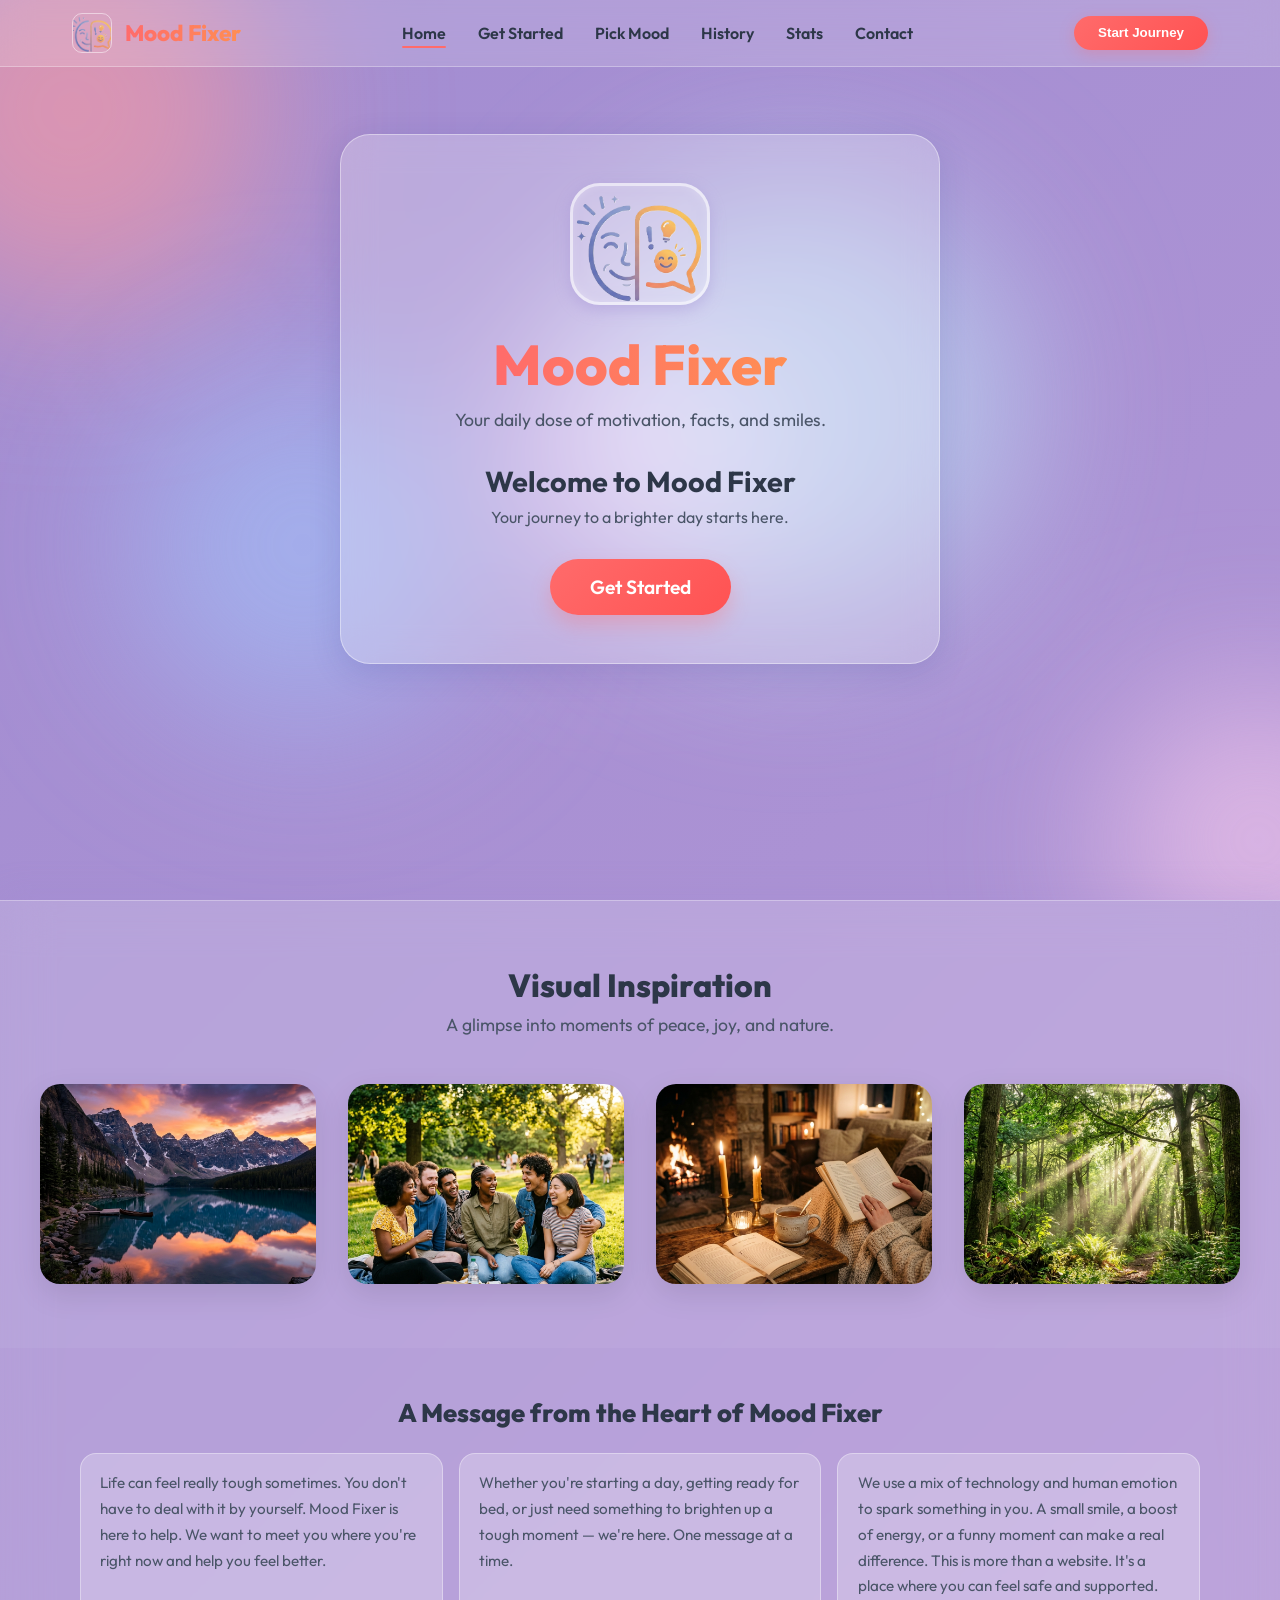
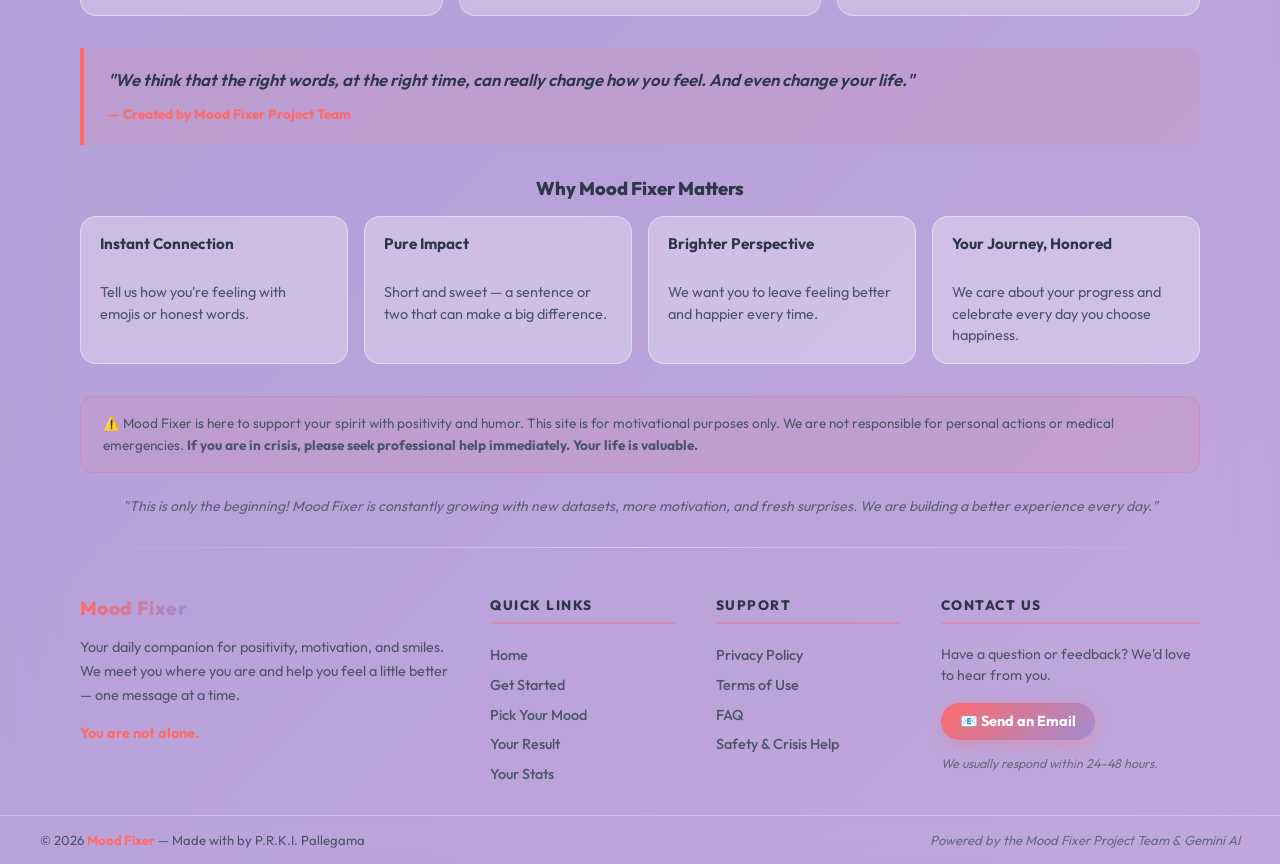
==== commit 3fd2093f: "Update and sync app.js, index.html, and style.css to match local dev state" ====
--- a/index.html
+++ b/index.html
@@ -171,7 +171,7 @@
                 </div>
                 <div class="footer-photo-grid reveal-stagger">
                     <div class="gallery-item">
-                        <img src="peaceful_landscape.png" alt="Peaceful Landscape" class="gallery-img">
+                        <img src="peaceful_landscape.png" alt="Peaceful Landscape" class="gallery-img" loading="lazy">
                         <div class="gallery-overlay">
                             <span class="gallery-tag">Peace</span>
                             <p class="gallery-description">Find serenity in the quiet whispers of the hills and the calm
@@ -179,7 +179,7 @@
                         </div>
                     </div>
                     <div class="gallery-item">
-                        <img src="joyful_moment.png" alt="Joyful Moment" class="gallery-img">
+                        <img src="joyful_moment.png" alt="Joyful Moment" class="gallery-img" loading="lazy">
                         <div class="gallery-overlay">
                             <span class="gallery-tag">Joy</span>
                             <p class="gallery-description">Celebrate the small wins and big laughs that fill your heart
@@ -187,7 +187,7 @@
                         </div>
                     </div>
                     <div class="gallery-item">
-                        <img src="cozy_atmosphere.png" alt="Cozy Atmosphere" class="gallery-img">
+                        <img src="cozy_atmosphere.png" alt="Cozy Atmosphere" class="gallery-img" loading="lazy">
                         <div class="gallery-overlay">
                             <span class="gallery-tag">Comfort</span>
                             <p class="gallery-description">Wrap yourself in warmth and let the soft glow of comfort
@@ -195,7 +195,7 @@
                         </div>
                     </div>
                     <div class="gallery-item">
-                        <img src="inspiring_nature.png" alt="Inspiring Nature" class="gallery-img">
+                        <img src="inspiring_nature.png" alt="Inspiring Nature" class="gallery-img" loading="lazy">
                         <div class="gallery-overlay">
                             <span class="gallery-tag">Nature</span>
                             <p class="gallery-description">Discover the magic in every leaf and the strength in every
--- a/style.css
+++ b/style.css
@@ -63,6 +63,9 @@
     opacity: 0.6;
     animation: floatOrb 20s infinite ease-in-out alternate;
     mix-blend-mode: screen;
+    will-change: transform, opacity;
+    transform: translate3d(0, 0, 0);
+    -webkit-transform: translate3d(0, 0, 0);
 }
 
 .orb-1 {
@@ -111,22 +114,22 @@
     background: #ffd1ff;
     top: 50%;
     left: 50%;
-    transform: translate(-50%, -50%);
+    transform: translate3d(-50%, -50%, 0);
     animation-duration: 20s;
 }
 
 @keyframes floatOrb {
     0% {
-        transform: translate(0, 0) scale(1) rotate(0deg);
+        transform: translate3d(0, 0, 0) scale(1) rotate(0deg);
     }
     33% {
-        transform: translate(50px, -50px) scale(1.2) rotate(10deg);
+        transform: translate3d(50px, -50px, 0) scale(1.2) rotate(10deg);
     }
     66% {
-        transform: translate(-30px, 40px) scale(0.9) rotate(-5deg);
+        transform: translate3d(-30px, 40px, 0) scale(0.9) rotate(-5deg);
     }
     100% {
-        transform: translate(20px, 60px) scale(1.1) rotate(5deg);
+        transform: translate3d(20px, 60px, 0) scale(1.1) rotate(5deg);
     }
 }
 
@@ -322,7 +325,8 @@
     text-align: center;
     position: relative;
     overflow: hidden;
-    transition: transform 0.8s var(--ease-premium), opacity 0.8s var(--ease-premium), filter 0.8s var(--ease-premium);
+    transition: transform 0.8s var(--ease-premium), opacity 0.8s var(--ease-premium);
+    will-change: transform, opacity;
 }
 
 .glass-container.glass-entry {
@@ -399,7 +403,8 @@
 
 /* Steps */
 .step {
-    transition: opacity 0.6s var(--ease-premium), transform 0.6s var(--ease-premium), filter 0.6s var(--ease-premium);
+    transition: opacity 0.6s var(--ease-premium), transform 0.6s var(--ease-premium);
+    will-change: transform, opacity;
     opacity: 1;
     transform: translateY(0);
     filter: blur(0);
@@ -1855,7 +1860,7 @@
     }
 }
 
-/* Media Query Nav overrides */
+/* Media Query Nav overrides & Mobile Performance Optimizations */
 @media (max-width: 768px) {
     .nav-hamburger {
         display: flex;
@@ -1863,4 +1868,56 @@
     .top-nav .nav-links, .top-nav .nav-actions {
         display: none;
     }
+
+    /* Disable heavy background gradient animating position on mobile body */
+    body {
+        animation: none !important;
+        background-size: 100% 100% !important;
+        background: linear-gradient(135deg, #a18cd1 0%, #fbc2eb 100%) !important;
+    }
+
+    /* Optimize heavy decorative floating orbs for mobile */
+    .orb-3, .orb-4, .orb-5 {
+        display: none !important;
+    }
+    .orb-1, .orb-2 {
+        animation: none !important; /* Stop animating position */
+        filter: blur(40px) !important; /* Reduce blur size to be cheaper on mobile GPU */
+        mix-blend-mode: normal !important; /* Screen mix-blend-mode is heavy, normal is instant */
+        opacity: 0.25 !important;
+    }
+
+    /* Reduce heavy backdrop-filter blur radii on mobile for standard-compliant smoothness */
+    #dashboard {
+        backdrop-filter: blur(10px) !important;
+        -webkit-backdrop-filter: blur(10px) !important;
+    }
+    .glass-container {
+        backdrop-filter: blur(10px) !important;
+        -webkit-backdrop-filter: blur(10px) !important;
+    }
+    .top-nav {
+        backdrop-filter: blur(8px) !important;
+        -webkit-backdrop-filter: blur(8px) !important;
+    }
+    .mobile-menu-overlay {
+        backdrop-filter: blur(12px) !important;
+        -webkit-backdrop-filter: blur(12px) !important;
+    }
+    .btn-option-card {
+        backdrop-filter: blur(8px) !important;
+        -webkit-backdrop-filter: blur(8px) !important;
+    }
+    .stat-card {
+        backdrop-filter: blur(8px) !important;
+        -webkit-backdrop-filter: blur(8px) !important;
+    }
+
+    /* Simplify scroll reveal transitions to avoid CPU lag during scroll */
+    .reveal {
+        transition: transform 0.4s ease, opacity 0.4s ease !important;
+    }
+    .reveal-stagger > * {
+        transition: transform 0.3s ease, opacity 0.3s ease !important;
+    }
 }
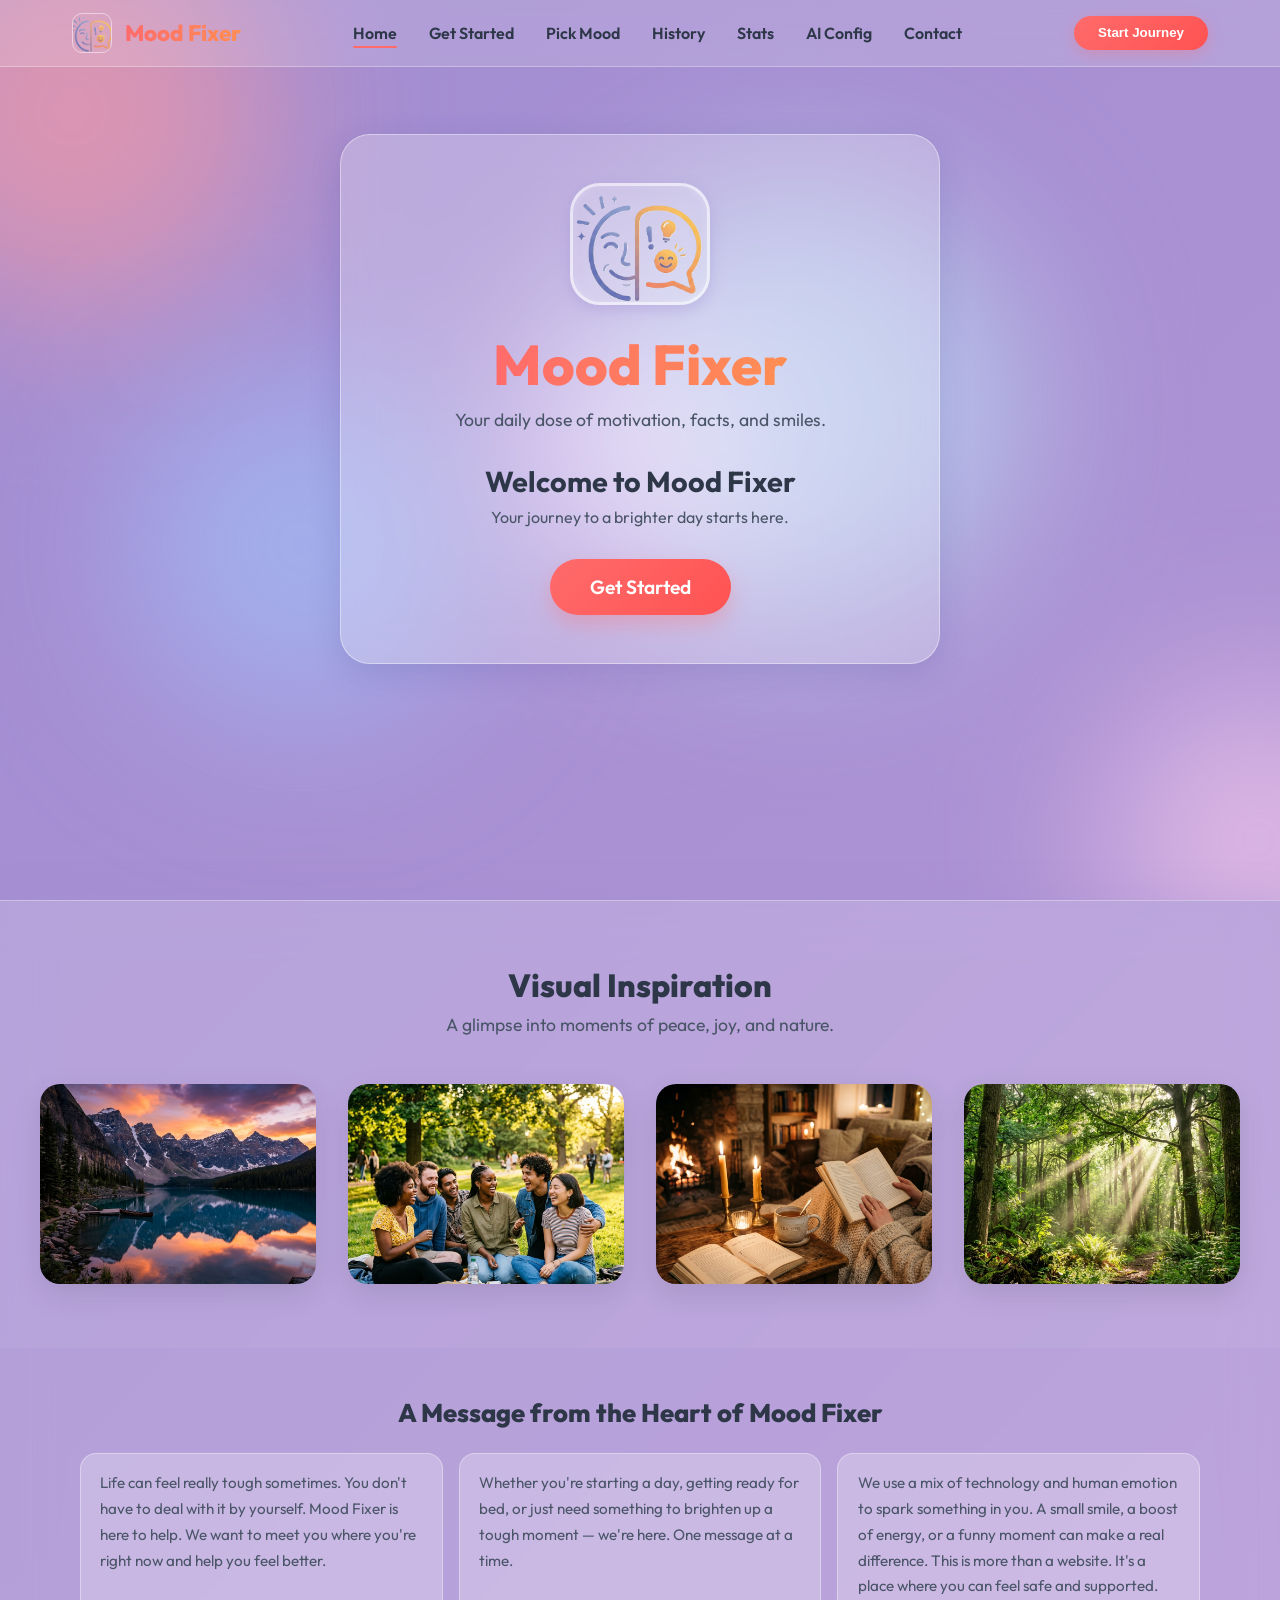
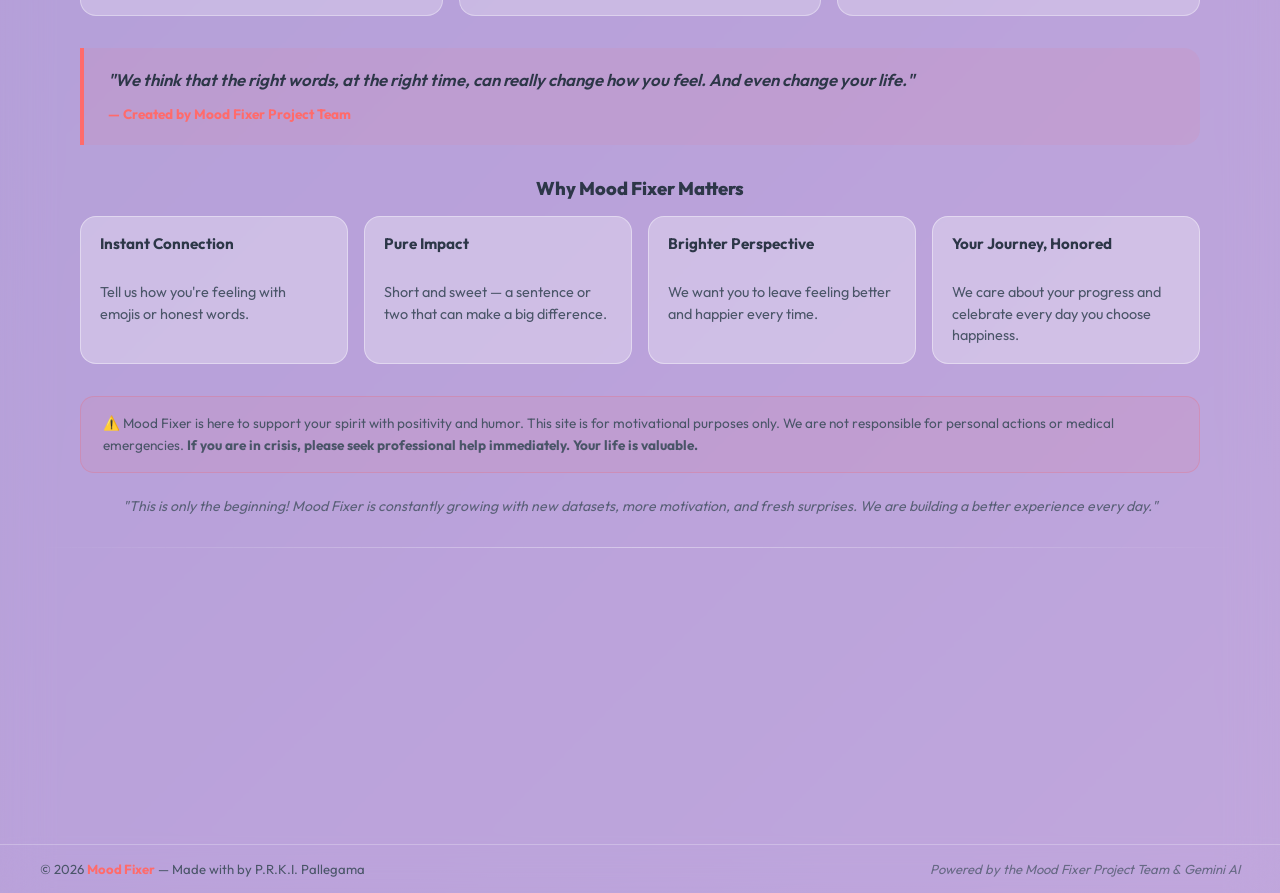
==== commit 8335dba3: "Add files via upload" ====
--- a/index.html
+++ b/index.html
@@ -23,6 +23,7 @@
                 <li><a href="#step-mood" id="nav-pick-mood">Pick Mood</a></li>
                 <li><a href="#" id="nav-history">History</a></li>
                 <li><a href="tracking.html" id="nav-tracking">Stats</a></li>
+                <li><a href="ai.html" id="nav-ai-config">AI Config</a></li>
                 <li><a href="https://mail.google.com/mail/?view=cm&fs=1&to=moodfixer0@gmail.com"
                         target="_blank">Contact</a></li>
             </ul>
@@ -45,6 +46,7 @@
             <li><a href="index.html#step-identity" class="mob-link">Get Started</a></li>
             <li><a href="index.html#step-mood" class="mob-link">Pick Mood</a></li>
             <li><a href="tracking.html" class="mob-link">Stats</a></li>
+            <li><a href="ai.html" class="mob-link">AI Config</a></li>
             <li><a href="safety.html" class="mob-link">Safety Help</a></li>
             <li><a href="faq.html" class="mob-link">FAQ</a></li>
             <li><a href="https://mail.google.com/mail/?view=cm&fs=1&to=moodfixer0@gmail.com" target="_blank">Contact</a>
@@ -274,6 +276,7 @@
                     <li><a href="#step-mood" id="footer-pick-mood" class="footer-link"> Pick Your Mood</a></li>
                     <li><a href="#step-result" id="footer-result" class="footer-link"> Your Result</a></li>
                     <li><a href="tracking.html" id="footer-tracking" class="footer-link"> Your Stats</a></li>
+                    <li><a href="ai.html" id="footer-ai-config" class="footer-link"> AI Config</a></li>
                 </ul>
             </div>
 
--- a/style.css
+++ b/style.css
@@ -1920,4 +1920,67 @@
     .reveal-stagger > * {
         transition: transform 0.3s ease, opacity 0.3s ease !important;
     }
+}
+
+/* ── AI Settings Custom Styles ── */
+.settings-card {
+    background: rgba(255, 255, 255, 0.4);
+    border-radius: 20px;
+    border: 1px solid var(--glass-border);
+    padding: 2rem;
+    margin-bottom: 2rem;
+    text-align: left;
+    display: flex;
+    flex-direction: column;
+    gap: 1.5rem;
+    box-shadow: inset 0 2px 10px rgba(0, 0, 0, 0.05), var(--glass-shadow);
+}
+
+.setting-row {
+    display: flex;
+    flex-direction: column;
+    gap: 0.5rem;
+}
+
+.setting-row label {
+    font-weight: 600;
+    color: var(--text-primary);
+    font-size: 1rem;
+}
+
+.setting-input, .setting-select {
+    width: 100%;
+    padding: 0.8rem 1rem;
+    border-radius: 12px;
+    border: 2px solid var(--glass-border);
+    background: rgba(255, 255, 255, 0.5);
+    font-family: inherit;
+    font-size: 1rem;
+    color: var(--text-primary);
+    outline: none;
+    transition: all 0.3s ease;
+}
+
+.setting-input:focus, .setting-select:focus {
+    background: #fff;
+    border-color: var(--accent);
+    box-shadow: 0 0 10px rgba(255, 107, 107, 0.2);
+}
+
+.setting-info {
+    font-size: 0.8rem;
+    color: var(--text-secondary);
+    opacity: 0.8;
+    line-height: 1.4;
+}
+
+.btn-inline {
+    padding: 0.8rem 1.5rem;
+    border-radius: 50px;
+    border: none;
+    font-size: 0.95rem;
+    font-weight: 600;
+    cursor: pointer;
+    transition: all 0.3s ease;
+    font-family: inherit;
 }
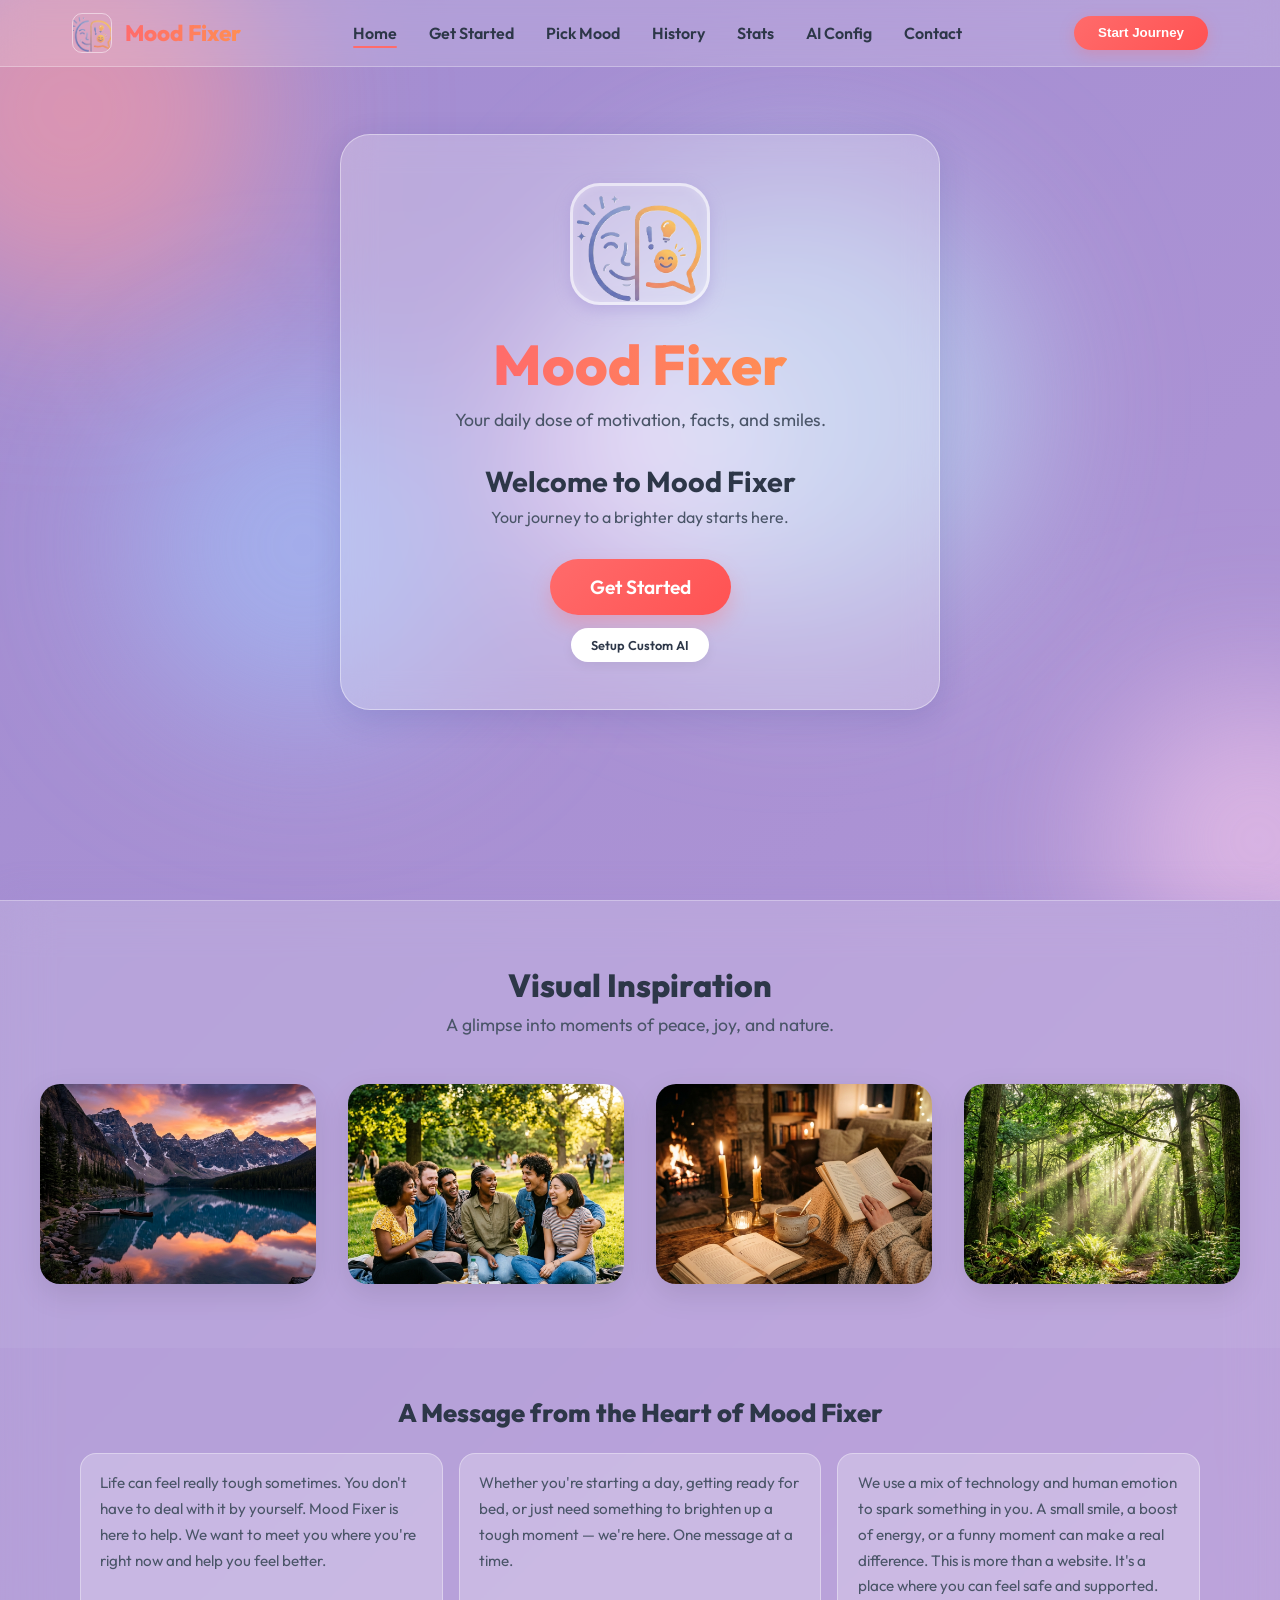
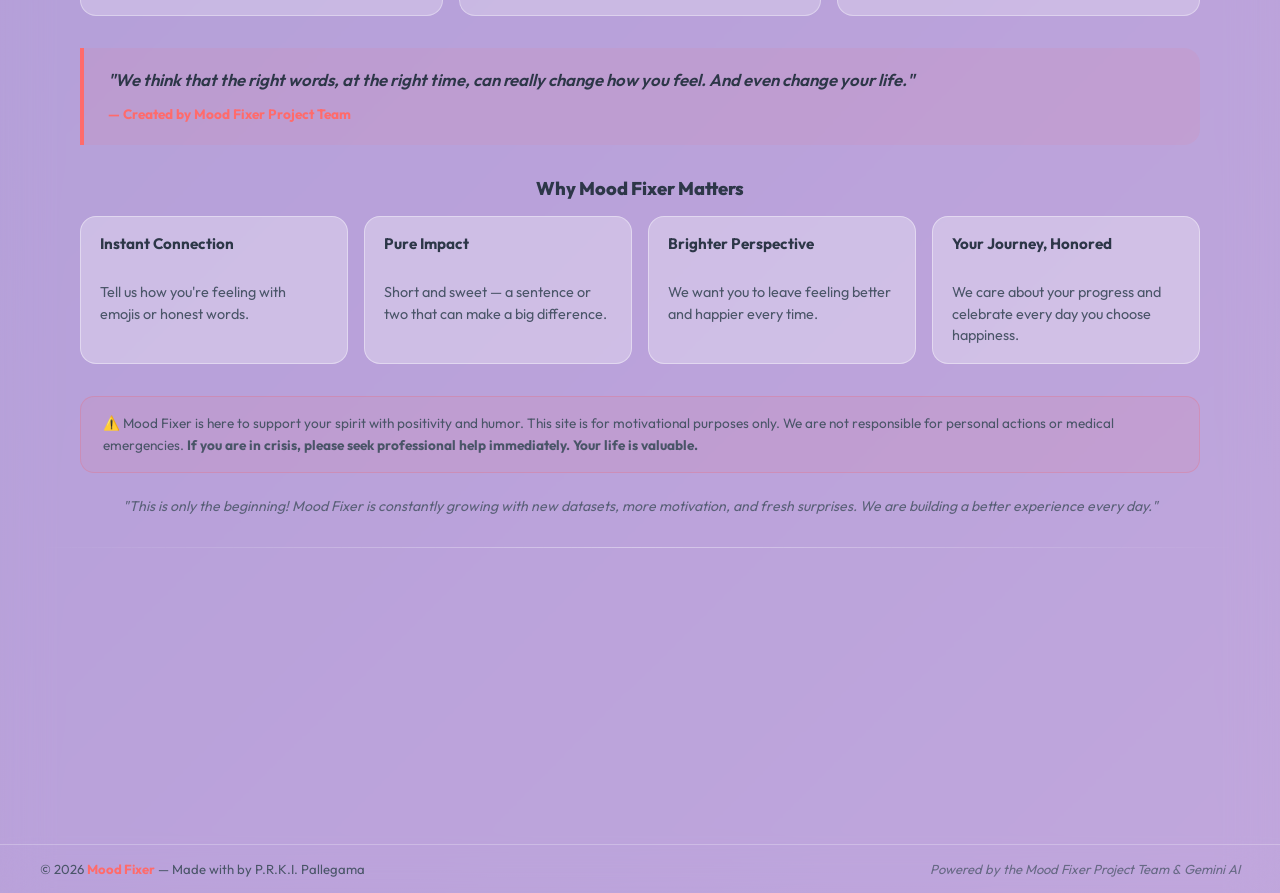
==== commit 1ea7aaae: "Add files via upload" ====
--- a/index.html
+++ b/index.html
@@ -5,7 +5,7 @@
     <meta charset="UTF-8">
     <meta name="viewport" content="width=device-width, initial-scale=1.0">
     <title>Mood Fixer</title>
-    <link rel="stylesheet" href="style.css">
+    <link rel="stylesheet" href="style.css?v=2">
     <link href="https://fonts.googleapis.com/css2?family=Outfit:wght@300;400;600;800&display=swap" rel="stylesheet">
 </head>
 
@@ -95,7 +95,12 @@
                 <div id="step-welcome" class="step active reveal-stagger">
                     <h2>Welcome to Mood Fixer</h2>
                     <p>Your journey to a brighter day starts here.</p>
-                    <button id="btn-get-started" class="btn-primary">Get Started </button>
+                    <div style="display: flex; flex-direction: column; align-items: center; gap: 0.8rem;">
+                        <button id="btn-get-started" class="btn-primary">Get Started </button>
+                        <a href="ai.html" class="btn-custom-ai-link"
+                            style="margin-top: 0 !important; padding: 0.5rem 1.2rem !important; font-size: 0.8rem !important; border-radius: 50px !important; text-decoration: none; display: inline-flex; align-items: center; gap: 0.4rem; border: 1px solid rgba(255, 255, 255, 0.6) !important; background: #ffffff !important; color: var(--text-primary) !important; font-weight: 600 !important; box-shadow: 0 4px 12px rgba(0, 0, 0, 0.06) !important; white-space: nowrap !important; -webkit-appearance: none; appearance: none;">
+                            Setup Custom AI</a>
+                    </div>
                 </div>
 
                 <!-- Step 1: Identity -->
--- a/style.css
+++ b/style.css
@@ -282,6 +282,8 @@
     gap: 2rem;
     position: relative;
     transition: all 0.4s ease;
+    /* Ensure content is always visible from the top on mobile */
+    scroll-margin-top: var(--nav-height, 70px);
 }
 
 /* Sidebar Toggle Button */
@@ -446,7 +448,7 @@
     display: flex;
     flex-wrap: wrap;
     justify-content: center;
-    gap: 1rem;
+    gap: 0.75rem;
 }
 
 .emoji-btn {
@@ -542,6 +544,21 @@
 .btn-secondary:hover {
     background: #fff;
     transform: scale(1.05);
+}
+
+.btn-custom-ai-link {
+    background: #ffffff !important;
+    border-radius: 50px !important;
+    border: 1px solid rgba(255, 255, 255, 0.6) !important;
+    box-shadow: 0 4px 12px rgba(0, 0, 0, 0.06) !important;
+    color: var(--text-primary) !important;
+    font-weight: 600 !important;
+}
+
+.btn-custom-ai-link:hover {
+    background: rgba(255, 255, 255, 0.9) !important;
+    transform: translateY(-2px) scale(1.03) !important;
+    box-shadow: 0 6px 16px rgba(0, 0, 0, 0.1) !important;
 }
 
 /* Result Card */
@@ -1724,10 +1741,97 @@
 
 /* ── Mobile Responsive: Stats Page Calendar & Layout ── */
 @media (max-width: 600px) {
-    /* Reduce glass container padding on mobile */
+    /* Reduce glass container padding on mobile to fit the viewport height without scrolling */
     .glass-container {
-        padding: 1.5rem 1rem;
+        padding: 1.25rem 0.85rem;
         border-radius: 20px;
+    }
+
+    /* Reduce top padding so content is visible right after button click, clearing the fixed top nav bar */
+    #main-content {
+        padding: calc(var(--nav-height, 70px) + 1.2rem) 0.75rem 2rem;
+    }
+
+    /* Step headings and paragraphs adjustments to prevent scrolling */
+    .step h2 {
+        font-size: 1.4rem !important;
+        margin-bottom: 0.25rem !important;
+    }
+
+    .step p {
+        font-size: 0.9rem !important;
+        margin-bottom: 1rem !important;
+    }
+
+    /* Make emoji mood buttons span the full width of the box cleanly using CSS Grid */
+    .mood-grid {
+        display: grid !important;
+        grid-template-columns: repeat(2, 1fr) !important;
+        gap: 0.5rem !important;
+        width: 100% !important;
+        margin-bottom: 1rem !important;
+    }
+
+    .emoji-btn {
+        min-width: 0 !important;
+        max-width: 100% !important;
+        width: 100% !important;
+        padding: 0.65rem 0.4rem !important;
+        font-size: 0.95rem !important;
+        border-radius: 12px !important;
+        min-height: 44px !important; /* Touch-friendly but compact to fit screen height */
+        display: flex !important;
+        align-items: center !important;
+        justify-content: center !important;
+    }
+
+    /* Compact text input and buttons to prevent scrolling */
+    .text-input-group {
+        margin-bottom: 1rem !important;
+    }
+
+    #custom-mood {
+        padding: 0.8rem !important;
+        font-size: 0.95rem !important;
+        border-radius: 12px !important;
+    }
+
+    .btn-primary, .btn-secondary {
+        padding: 0.8rem 1.8rem !important;
+        font-size: 1.05rem !important;
+    }
+
+    /* Compact Identity cards and option grid on mobile to prevent scrolling */
+    .options-grid {
+        grid-template-columns: repeat(2, 1fr) !important;
+        gap: 0.6rem !important;
+        margin-bottom: 1rem !important;
+    }
+
+    .btn-option-card {
+        padding: 1rem 0.5rem !important;
+        gap: 0.4rem !important;
+        border-radius: 16px !important;
+    }
+
+    .btn-option-card .card-icon {
+        font-size: 1.8rem !important;
+    }
+
+    .btn-option-card .card-title {
+        font-size: 0.9rem !important;
+    }
+
+    .btn-custom-ai-link {
+        font-size: 0.8rem !important;
+        padding: 0.5rem 0.8rem !important;
+        white-space: nowrap !important;
+        text-align: center !important;
+        display: flex !important;
+        justify-content: center !important;
+        line-height: 1.3 !important;
+        max-width: 90% !important;
+        margin: 0 auto !important;
     }
 
     /* Stats overview grid: stack vertically */
@@ -1983,4 +2087,102 @@
     cursor: pointer;
     transition: all 0.3s ease;
     font-family: inherit;
+}
+
+/* ── AI Page Mobile Responsiveness ── */
+@media (max-width: 768px) {
+    .settings-card {
+        padding: 1.2rem 1rem;
+        gap: 1.2rem;
+        border-radius: 16px;
+    }
+
+    .setting-row label {
+        font-size: 0.95rem;
+    }
+
+    .setting-input,
+    .setting-select {
+        font-size: 0.95rem;
+        padding: 0.7rem 0.8rem;
+    }
+
+    /* Prevent select elements from overflowing on mobile */
+    .setting-select {
+        max-width: 100%;
+        overflow: hidden;
+        text-overflow: ellipsis;
+        white-space: nowrap;
+    }
+
+    /* Stack the test row vertically on mobile */
+    #api-test-row {
+        flex-direction: column !important;
+        align-items: stretch !important;
+        gap: 0.8rem !important;
+    }
+
+    #api-test-row #btn-test-api {
+        width: 100%;
+        text-align: center;
+    }
+
+    #api-test-row #api-test-status {
+        text-align: center !important;
+        flex: none !important;
+    }
+
+    /* Stack save/back buttons vertically */
+    #app main > div > div:last-of-type,
+    .glass-container > div[style*="display: flex"] {
+        flex-direction: column !important;
+        align-items: stretch !important;
+    }
+
+    /* Full-width save & back buttons */
+    #btn-save-ai-settings {
+        width: 100%;
+        text-align: center;
+        font-size: 1rem !important;
+        padding: 0.9rem 1rem !important;
+    }
+
+    .glass-container > div a.btn-secondary {
+        text-align: center;
+        width: 100%;
+        font-size: 1rem !important;
+        padding: 0.9rem 1rem !important;
+    }
+
+    /* Reduce heading size */
+    .settings-card + div .gradient-text,
+    .main-header .gradient-text {
+        font-size: 1.8rem;
+    }
+}
+
+@media (max-width: 480px) {
+    .settings-card {
+        padding: 1rem 0.8rem;
+        gap: 1rem;
+    }
+
+    .setting-input,
+    .setting-select {
+        font-size: 0.9rem;
+        padding: 0.65rem 0.7rem;
+    }
+
+    .setting-info {
+        font-size: 0.78rem;
+    }
+
+    .setting-row label {
+        font-size: 0.9rem;
+    }
+
+    /* Shrink the toggle key visibility button */
+    #btn-toggle-key-visibility {
+        font-size: 0.8rem !important;
+    }
 }
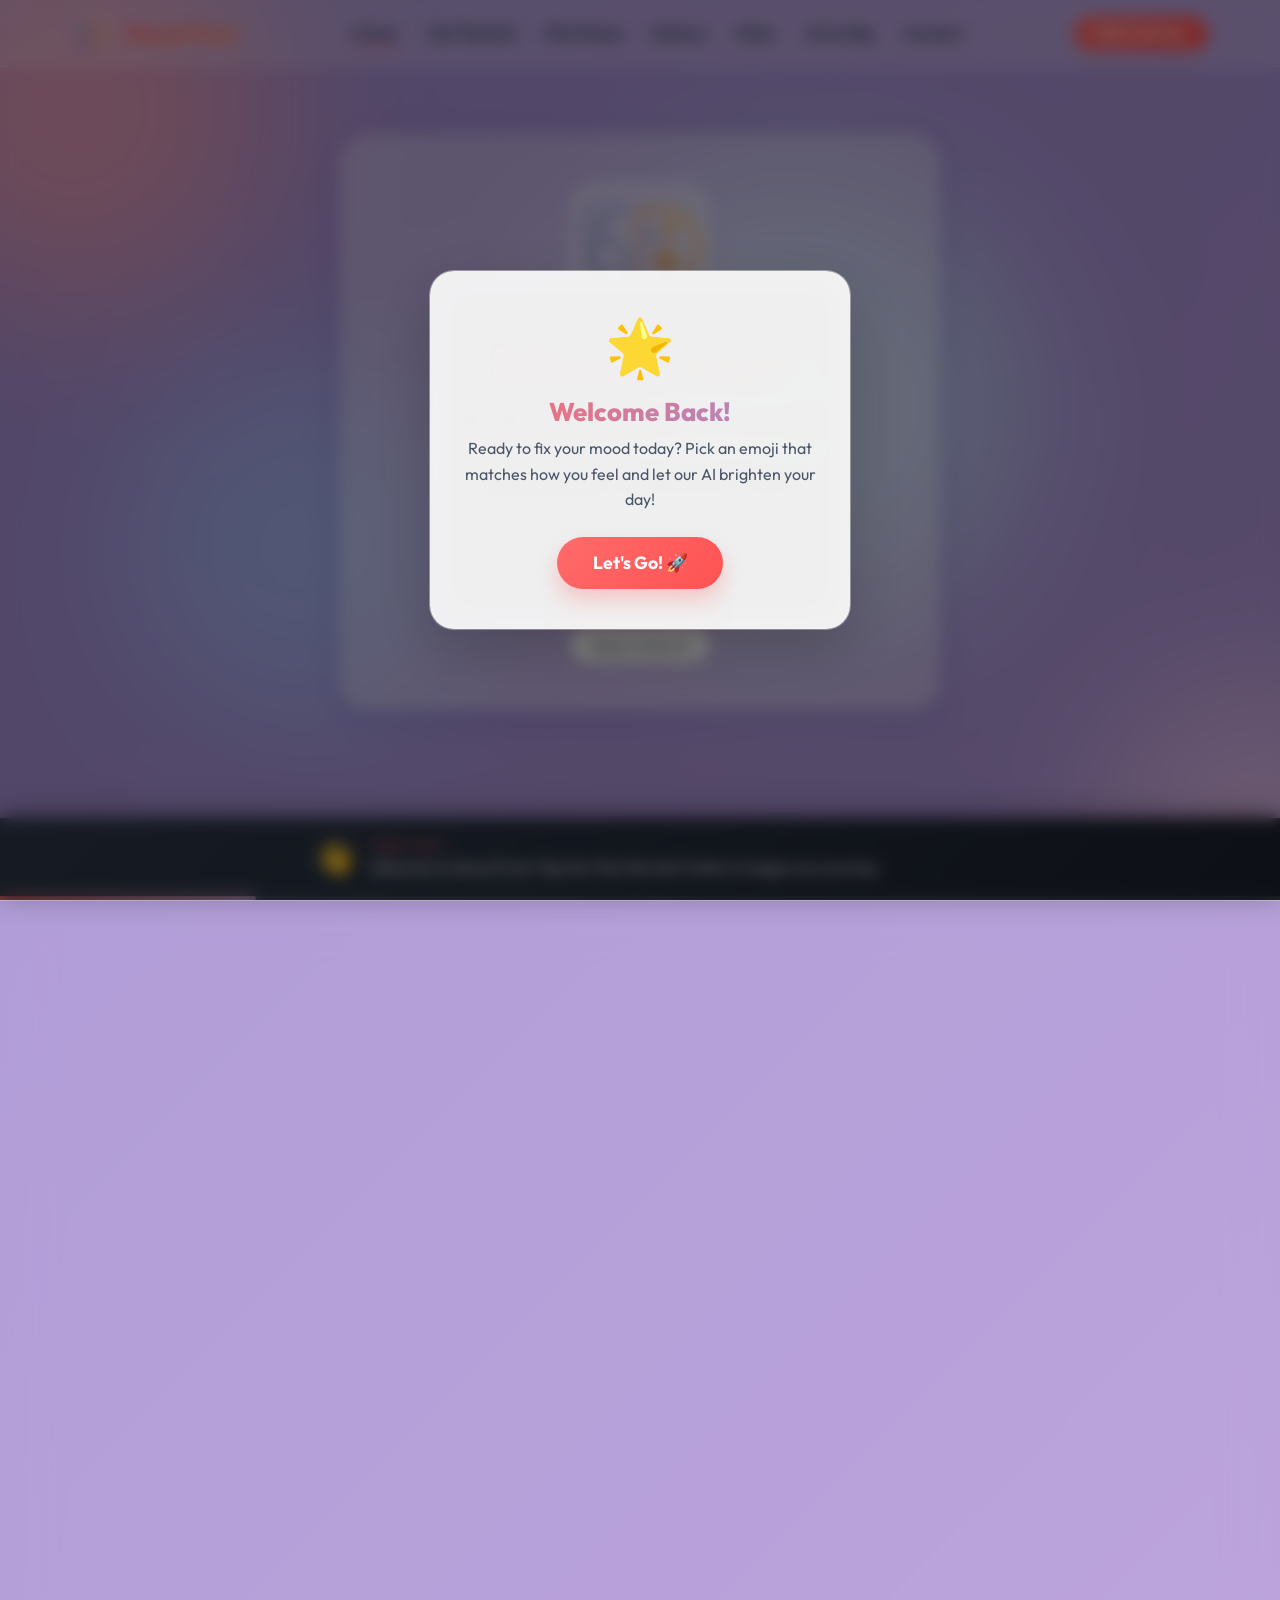
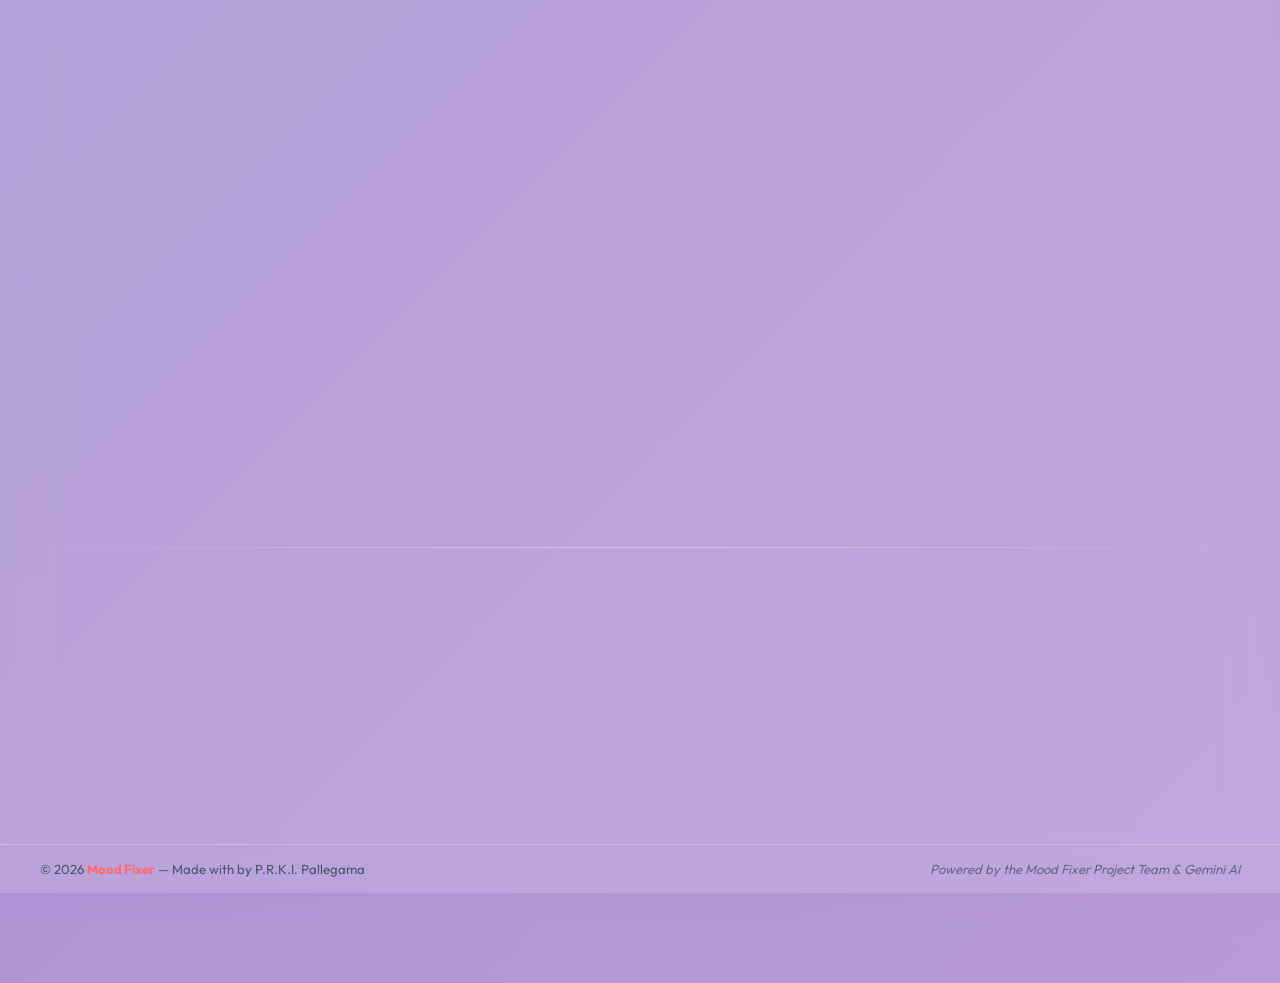
==== commit cecb2abc: "Add files via upload" ====
--- a/index.html
+++ b/index.html
@@ -3,8 +3,78 @@
 
 <head>
     <meta charset="UTF-8">
-    <meta name="viewport" content="width=device-width, initial-scale=1.0">
-    <title>Mood Fixer</title>
+    <meta name="viewport" content="width=device-width, initial-scale=1.0, viewport-fit=cover">
+
+    <!-- Primary SEO Meta Tags -->
+    <title>Mood Fixer - AI Mood Tracker, Motivation & Positive Affirmations</title>
+    <meta name="description"
+        content="Boost your emotional well-being instantly with Mood Fixer. Get custom AI-generated positive affirmations, quotes, facts, and jokes tailored to how you feel.">
+    <meta name="keywords"
+        content="mood fixer, mood tracker, daily affirmations, mental health app, mood diary, ai motivation, positive quotes, stress relief, emotional support, daily encouragement, PRKI Pallegama">
+    <meta name="author" content="P.R.K.I. Pallegama">
+    <meta name="robots" content="index, follow, max-image-preview:large, max-snippet:-1, max-video-preview:-1">
+    <link rel="canonical" href="https://kalindu001.github.io/MoodFixer0/index.html">
+    <meta name="theme-color" content="#ff6b6b">
+
+    <!-- Favicon & Mobile Touch Icons -->
+    <link rel="icon" type="image/png" href="mood fix logo.png">
+    <link rel="apple-touch-icon" href="mood fix logo.png">
+    <meta name="application-name" content="Mood Fixer">
+    <meta name="apple-mobile-web-app-title" content="Mood Fixer">
+    <meta name="apple-mobile-web-app-capable" content="yes">
+    <meta name="apple-mobile-web-app-status-bar-style" content="default">
+
+    <!-- Open Graph / Facebook -->
+    <meta property="og:type" content="website">
+    <meta property="og:url" content="https://kalindu001.github.io/MoodFixer0/index.html">
+    <meta property="og:title" content="Mood Fixer - AI Mood Tracker, Motivation & Positive Affirmations">
+    <meta property="og:description"
+        content="Boost your emotional well-being instantly with Mood Fixer. Get custom AI-generated positive affirmations, quotes, facts, and jokes tailored to how you feel.">
+    <meta property="og:image" content="https://kalindu001.github.io/MoodFixer0/mood%20fix%20logo.png">
+    <meta property="og:image:width" content="512">
+    <meta property="og:image:height" content="512">
+    <meta property="og:site_name" content="Mood Fixer">
+    <meta property="og:locale" content="en_US">
+
+    <!-- Twitter -->
+    <meta name="twitter:card" content="summary_large_image">
+    <meta name="twitter:url" content="https://kalindu001.github.io/MoodFixer0/index.html">
+    <meta name="twitter:title" content="Mood Fixer - AI Mood Tracker, Motivation & Positive Affirmations">
+    <meta name="twitter:description"
+        content="Boost your emotional well-being instantly with Mood Fixer. Get custom AI-generated positive affirmations, quotes, facts, and jokes tailored to how you feel.">
+    <meta name="twitter:image" content="https://kalindu001.github.io/MoodFixer0/mood%20fix%20logo.png">
+
+    <!-- JSON-LD Structured Data Schema.org (Gold Standard SEO) -->
+    <script type="application/ld+json">
+    {
+      "@context": "https://schema.org",
+      "@type": "SoftwareApplication",
+      "name": "Mood Fixer",
+      "description": "Boost your emotional well-being instantly with Mood Fixer. Get custom AI-generated positive affirmations, quotes, facts, and jokes tailored to how you feel.",
+      "applicationCategory": "HealthApplication",
+      "operatingSystem": "All",
+      "browserRequirements": "Requires JavaScript. Requires HTML5.",
+      "offers": {
+        "@type": "Offer",
+        "price": "0.00",
+        "priceCurrency": "USD"
+      },
+      "author": {
+        "@type": "Person",
+        "name": "P.R.K.I. Pallegama"
+      }
+    }
+    </script>
+    <script type="application/ld+json">
+    {
+      "@context": "https://schema.org",
+      "@type": "WebSite",
+      "name": "Mood Fixer",
+      "url": "https://kalindu001.github.io/MoodFixer0/index.html"
+    }
+    </script>
+
+    <!-- Stylesheets & Fonts -->
     <link rel="stylesheet" href="style.css?v=2">
     <link href="https://fonts.googleapis.com/css2?family=Outfit:wght@300;400;600;800&display=swap" rel="stylesheet">
 </head>
@@ -41,14 +111,15 @@
 
     <!-- Mobile Navigation Overlay -->
     <div class="mobile-menu-overlay" id="mobile-menu">
+        <button class="mobile-menu-close" id="mobile-menu-close" aria-label="Close menu">✕</button>
         <ul class="mobile-menu-links">
-            <li><a href="index.html" class="mob-link">Home</a></li>
-            <li><a href="index.html#step-identity" class="mob-link">Get Started</a></li>
-            <li><a href="index.html#step-mood" class="mob-link">Pick Mood</a></li>
-            <li><a href="tracking.html" class="mob-link">Stats</a></li>
-            <li><a href="ai.html" class="mob-link">AI Config</a></li>
-            <li><a href="safety.html" class="mob-link">Safety Help</a></li>
-            <li><a href="faq.html" class="mob-link">FAQ</a></li>
+            <li><a href="index.html" class="mob-link" id="mob-nav-home">Home</a></li>
+            <li><a href="index.html#step-identity" class="mob-link" id="mob-nav-get-started">Get Started</a></li>
+            <li><a href="index.html#step-mood" class="mob-link" id="mob-nav-pick-mood">Pick Mood</a></li>
+            <li><a href="tracking.html" class="mob-link" id="mob-nav-tracking">Stats</a></li>
+            <li><a href="ai.html" class="mob-link" id="mob-nav-ai-config">AI Config</a></li>
+            <li><a href="safety.html" class="mob-link" id="mob-nav-safety">Safety Help</a></li>
+            <li><a href="faq.html" class="mob-link" id="mob-nav-faq">FAQ</a></li>
             <li><a href="https://mail.google.com/mail/?view=cm&fs=1&to=moodfixer0@gmail.com" target="_blank">Contact</a>
             </li>
         </ul>
@@ -146,6 +217,8 @@
                     <div class="text-input-group">
                         <input type="text" id="custom-mood" placeholder="Or describe your mood in words...">
                     </div>
+                    <p id="mood-hint" class="mood-hint" style="display:none;">👇 Now tap <strong>"Fix My Mood!"</strong>
+                        to get your personalized message!</p>
                     <button id="btn-submit-mood" class="btn-primary">Fix My Mood! 🚀</button>
                 </div>
 
@@ -164,6 +237,17 @@
 
 
         </main>
+    </div>
+
+    <!-- Daily Welcome Suggestion Overlay -->
+    <div id="daily-welcome-overlay" class="daily-welcome-overlay" style="display:none;">
+        <div class="daily-welcome-card">
+            <div class="daily-welcome-emoji">🌟</div>
+            <h2 class="daily-welcome-title">Welcome Back!</h2>
+            <p class="daily-welcome-text">Ready to fix your mood today? Pick an emoji that matches how you feel and let
+                our AI brighten your day!</p>
+            <button id="daily-welcome-btn" class="btn-primary daily-welcome-btn">Let's Go! 🚀</button>
+        </div>
     </div>
 
     <!-- Bottom Footer -->
@@ -314,6 +398,20 @@
         </div>
     </footer>
 
+    <!-- Tutorial Guide Bar (first-time users only, cannot be dismissed) -->
+    <div id="tutorial-bar" class="tutorial-bar" style="display:none;">
+        <div class="tutorial-bar-inner">
+            <div class="tutorial-bar-icon" id="tutorial-bar-icon">👋</div>
+            <div class="tutorial-bar-body">
+                <span class="tutorial-bar-step" id="tutorial-bar-step">Step 1 of 4</span>
+                <p class="tutorial-bar-message" id="tutorial-bar-message">Welcome! Tap "Get Started" to begin.</p>
+            </div>
+        </div>
+        <div class="tutorial-bar-progress">
+            <div class="tutorial-bar-progress-fill" id="tutorial-bar-progress-fill" style="width: 25%;"></div>
+        </div>
+    </div>
+
     <script src="data.js"></script>
     <script src="app.js"></script>
 </body>
--- a/style.css
+++ b/style.css
@@ -1463,6 +1463,40 @@
     pointer-events: auto;
 }
 
+.mobile-menu-close {
+    position: absolute;
+    top: 1.5rem;
+    right: 1.5rem;
+    width: 48px;
+    height: 48px;
+    border-radius: 50%;
+    border: 2px solid rgba(0, 0, 0, 0.15);
+    background: rgba(255, 255, 255, 0.6);
+    backdrop-filter: blur(10px);
+    -webkit-backdrop-filter: blur(10px);
+    color: var(--text-primary);
+    font-size: 1.3rem;
+    font-weight: 700;
+    cursor: pointer;
+    display: flex;
+    align-items: center;
+    justify-content: center;
+    transition: all 0.3s ease;
+    z-index: 10;
+    line-height: 1;
+}
+
+.mobile-menu-close:hover {
+    background: var(--accent);
+    color: #fff;
+    border-color: var(--accent);
+    transform: rotate(90deg) scale(1.1);
+}
+
+.mobile-menu-close:active {
+    transform: rotate(90deg) scale(0.95);
+}
+
 .mobile-menu-links {
     list-style: none;
     display: flex;
@@ -2185,4 +2219,334 @@
     #btn-toggle-key-visibility {
         font-size: 0.8rem !important;
     }
+}
+
+/* ============================================
+   Mood Hint Message (after emoji selection)
+   ============================================ */
+.mood-hint {
+    text-align: center;
+    color: var(--accent);
+    font-size: 0.95rem;
+    font-weight: 600;
+    margin: 0.6rem 0 0.2rem;
+    padding: 0.6rem 1rem;
+    background: rgba(255, 107, 107, 0.1);
+    border-radius: 12px;
+    border: 1px solid rgba(255, 107, 107, 0.25);
+    animation: hintPulse 1.5s ease-in-out infinite;
+}
+
+@keyframes hintPulse {
+    0%, 100% { opacity: 1; transform: scale(1); }
+    50% { opacity: 0.8; transform: scale(1.02); }
+}
+
+/* ============================================
+   Daily Welcome Suggestion Overlay
+   ============================================ */
+.daily-welcome-overlay {
+    position: fixed;
+    top: 0;
+    left: 0;
+    width: 100vw;
+    height: 100vh;
+    background: rgba(0, 0, 0, 0.5);
+    backdrop-filter: blur(8px);
+    -webkit-backdrop-filter: blur(8px);
+    z-index: 10000;
+    display: flex;
+    align-items: center;
+    justify-content: center;
+    animation: overlayFadeIn 0.4s ease;
+}
+
+@keyframes overlayFadeIn {
+    from { opacity: 0; }
+    to { opacity: 1; }
+}
+
+.daily-welcome-card {
+    background: rgba(255, 255, 255, 0.92);
+    backdrop-filter: blur(20px);
+    -webkit-backdrop-filter: blur(20px);
+    border-radius: 24px;
+    padding: 2.5rem 2rem;
+    max-width: 420px;
+    width: 90%;
+    text-align: center;
+    box-shadow: 0 20px 60px rgba(0, 0, 0, 0.2), 0 0 0 1px rgba(255, 255, 255, 0.4);
+    animation: cardSlideUp 0.5s var(--ease-premium);
+}
+
+@keyframes cardSlideUp {
+    from { opacity: 0; transform: translateY(40px) scale(0.95); }
+    to { opacity: 1; transform: translateY(0) scale(1); }
+}
+
+.daily-welcome-emoji {
+    font-size: 3.5rem;
+    margin-bottom: 0.8rem;
+    animation: welcomeBounce 2s ease-in-out infinite;
+}
+
+@keyframes welcomeBounce {
+    0%, 100% { transform: translateY(0); }
+    50% { transform: translateY(-10px); }
+}
+
+.daily-welcome-title {
+    font-size: 1.6rem;
+    font-weight: 800;
+    color: var(--text-primary);
+    margin-bottom: 0.5rem;
+    background: linear-gradient(135deg, var(--accent), #a18cd1);
+    -webkit-background-clip: text;
+    -webkit-text-fill-color: transparent;
+    background-clip: text;
+}
+
+.daily-welcome-text {
+    font-size: 1rem;
+    color: var(--text-secondary);
+    line-height: 1.6;
+    margin-bottom: 1.5rem;
+}
+
+.daily-welcome-btn {
+    font-size: 1.1rem;
+    padding: 0.9rem 2.2rem;
+    border-radius: 50px;
+    font-weight: 700;
+}
+
+/* ============================================
+   Tutorial Guide Bar (first-time users)
+   ============================================ */
+.tutorial-bar {
+    position: fixed;
+    bottom: 0;
+    left: 0;
+    width: 100%;
+    z-index: 9999;
+    background: linear-gradient(135deg, #2d3748 0%, #1a202c 100%);
+    color: #fff;
+    box-shadow: 0 -4px 30px rgba(0, 0, 0, 0.3);
+    animation: tutorialSlideUp 0.5s var(--ease-premium);
+    user-select: none;
+    -webkit-user-select: none;
+}
+
+@keyframes tutorialSlideUp {
+    from { transform: translateY(100%); opacity: 0; }
+    to { transform: translateY(0); opacity: 1; }
+}
+
+.tutorial-bar-inner {
+    display: flex;
+    align-items: center;
+    gap: 1rem;
+    padding: 1rem 1.5rem;
+    max-width: 700px;
+    margin: 0 auto;
+}
+
+.tutorial-bar-icon {
+    font-size: 2rem;
+    flex-shrink: 0;
+    animation: tutorialIconBounce 2s ease-in-out infinite;
+}
+
+@keyframes tutorialIconBounce {
+    0%, 100% { transform: translateY(0); }
+    50% { transform: translateY(-6px); }
+}
+
+.tutorial-bar-body {
+    flex: 1;
+}
+
+.tutorial-bar-step {
+    display: inline-block;
+    font-size: 0.7rem;
+    font-weight: 700;
+    text-transform: uppercase;
+    letter-spacing: 1.5px;
+    color: var(--accent);
+    margin-bottom: 0.25rem;
+}
+
+.tutorial-bar-message {
+    font-size: 0.95rem;
+    line-height: 1.5;
+    font-weight: 500;
+    color: rgba(255, 255, 255, 0.92);
+    margin: 0;
+}
+
+.tutorial-bar-progress {
+    height: 4px;
+    background: rgba(255, 255, 255, 0.15);
+    width: 100%;
+}
+
+.tutorial-bar-progress-fill {
+    height: 100%;
+    background: linear-gradient(90deg, var(--accent), #fbc2eb);
+    border-radius: 0 2px 2px 0;
+    transition: width 0.6s var(--ease-premium);
+}
+
+/* Ensure the body has padding so content doesn't hide behind the tutorial bar */
+body.tutorial-active {
+    padding-bottom: 90px;
+}
+
+/* ============================================
+   Mobile Responsive: Mood Hint, Daily Welcome,
+   Tutorial Bar
+   ============================================ */
+
+@media (max-width: 768px) {
+
+    /* --- Mood Hint --- */
+    .mood-hint {
+        font-size: 0.85rem;
+        padding: 0.5rem 0.8rem;
+        margin: 0.4rem 0 0.15rem;
+        border-radius: 10px;
+    }
+
+    /* --- Daily Welcome Overlay --- */
+    .daily-welcome-overlay {
+        padding: 1rem;
+        backdrop-filter: blur(4px);
+        -webkit-backdrop-filter: blur(4px);
+    }
+
+    .daily-welcome-card {
+        padding: 1.8rem 1.4rem;
+        border-radius: 20px;
+        max-width: 340px;
+        width: 92%;
+        backdrop-filter: blur(12px);
+        -webkit-backdrop-filter: blur(12px);
+    }
+
+    .daily-welcome-emoji {
+        font-size: 2.8rem;
+        margin-bottom: 0.5rem;
+    }
+
+    .daily-welcome-title {
+        font-size: 1.3rem;
+        margin-bottom: 0.3rem;
+    }
+
+    .daily-welcome-text {
+        font-size: 0.88rem;
+        line-height: 1.5;
+        margin-bottom: 1.2rem;
+    }
+
+    .daily-welcome-btn {
+        font-size: 0.95rem;
+        padding: 0.75rem 1.8rem;
+    }
+
+    /* --- Tutorial Bar --- */
+    .tutorial-bar-inner {
+        padding: 0.75rem 1rem;
+        gap: 0.7rem;
+    }
+
+    .tutorial-bar-icon {
+        font-size: 1.6rem;
+    }
+
+    .tutorial-bar-step {
+        font-size: 0.6rem;
+        letter-spacing: 1px;
+        margin-bottom: 0.15rem;
+    }
+
+    .tutorial-bar-message {
+        font-size: 0.82rem;
+        line-height: 1.4;
+    }
+
+    body.tutorial-active {
+        padding-bottom: 75px;
+    }
+}
+
+@media (max-width: 480px) {
+
+    /* --- Mood Hint --- */
+    .mood-hint {
+        font-size: 0.78rem;
+        padding: 0.4rem 0.6rem;
+    }
+
+    /* --- Daily Welcome --- */
+    .daily-welcome-card {
+        padding: 1.5rem 1.1rem;
+        border-radius: 16px;
+        max-width: 300px;
+    }
+
+    .daily-welcome-emoji {
+        font-size: 2.2rem;
+    }
+
+    .daily-welcome-title {
+        font-size: 1.15rem;
+    }
+
+    .daily-welcome-text {
+        font-size: 0.82rem;
+    }
+
+    .daily-welcome-btn {
+        font-size: 0.88rem;
+        padding: 0.7rem 1.5rem;
+    }
+
+    /* --- Tutorial Bar --- */
+    .tutorial-bar-inner {
+        padding: 0.6rem 0.8rem;
+        gap: 0.5rem;
+    }
+
+    .tutorial-bar-icon {
+        font-size: 1.4rem;
+    }
+
+    .tutorial-bar-step {
+        font-size: 0.55rem;
+    }
+
+    .tutorial-bar-message {
+        font-size: 0.75rem;
+        line-height: 1.35;
+    }
+
+    body.tutorial-active {
+        padding-bottom: 70px;
+    }
+}
+
+/* Safe area inset for devices with notch / home indicator */
+@supports (padding-bottom: env(safe-area-inset-bottom)) {
+    .tutorial-bar {
+        padding-bottom: env(safe-area-inset-bottom);
+    }
+
+    body.tutorial-active {
+        padding-bottom: calc(90px + env(safe-area-inset-bottom));
+    }
+
+    .daily-welcome-overlay {
+        padding-bottom: env(safe-area-inset-bottom);
+    }
 }
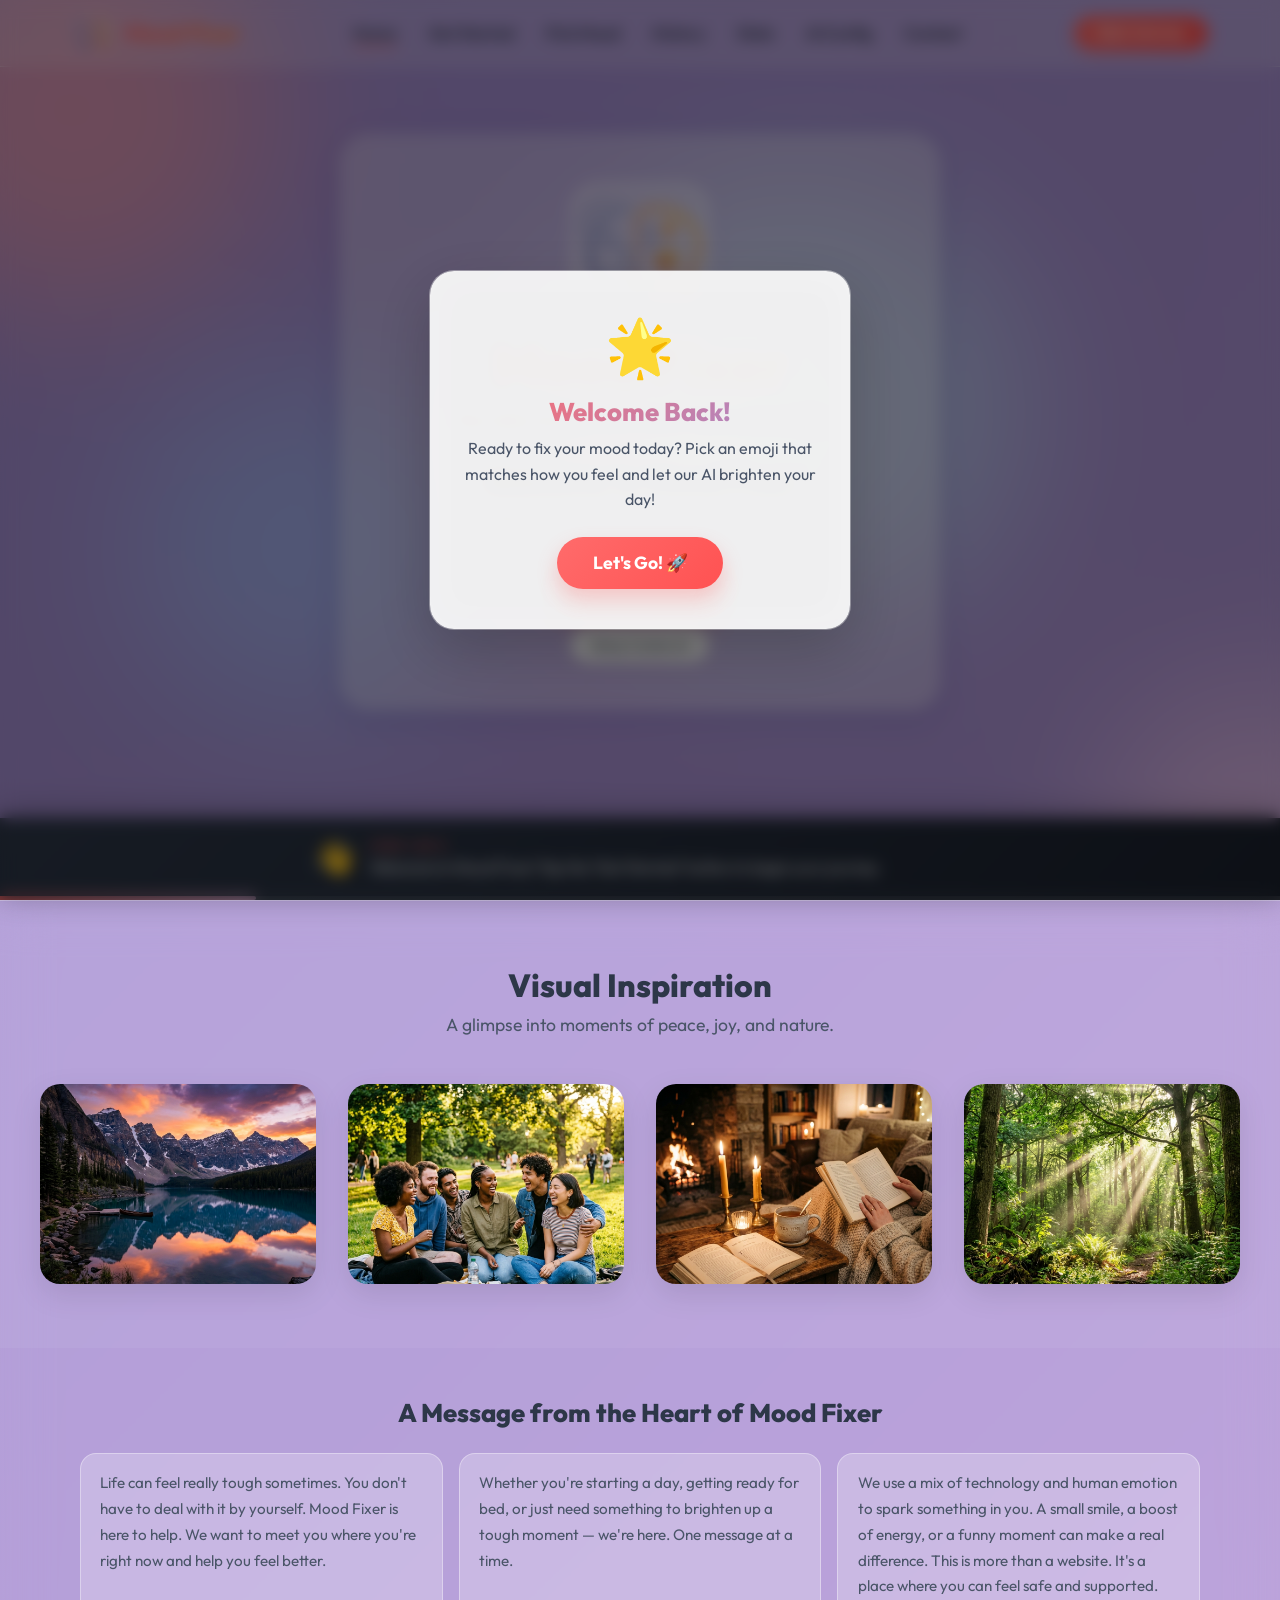
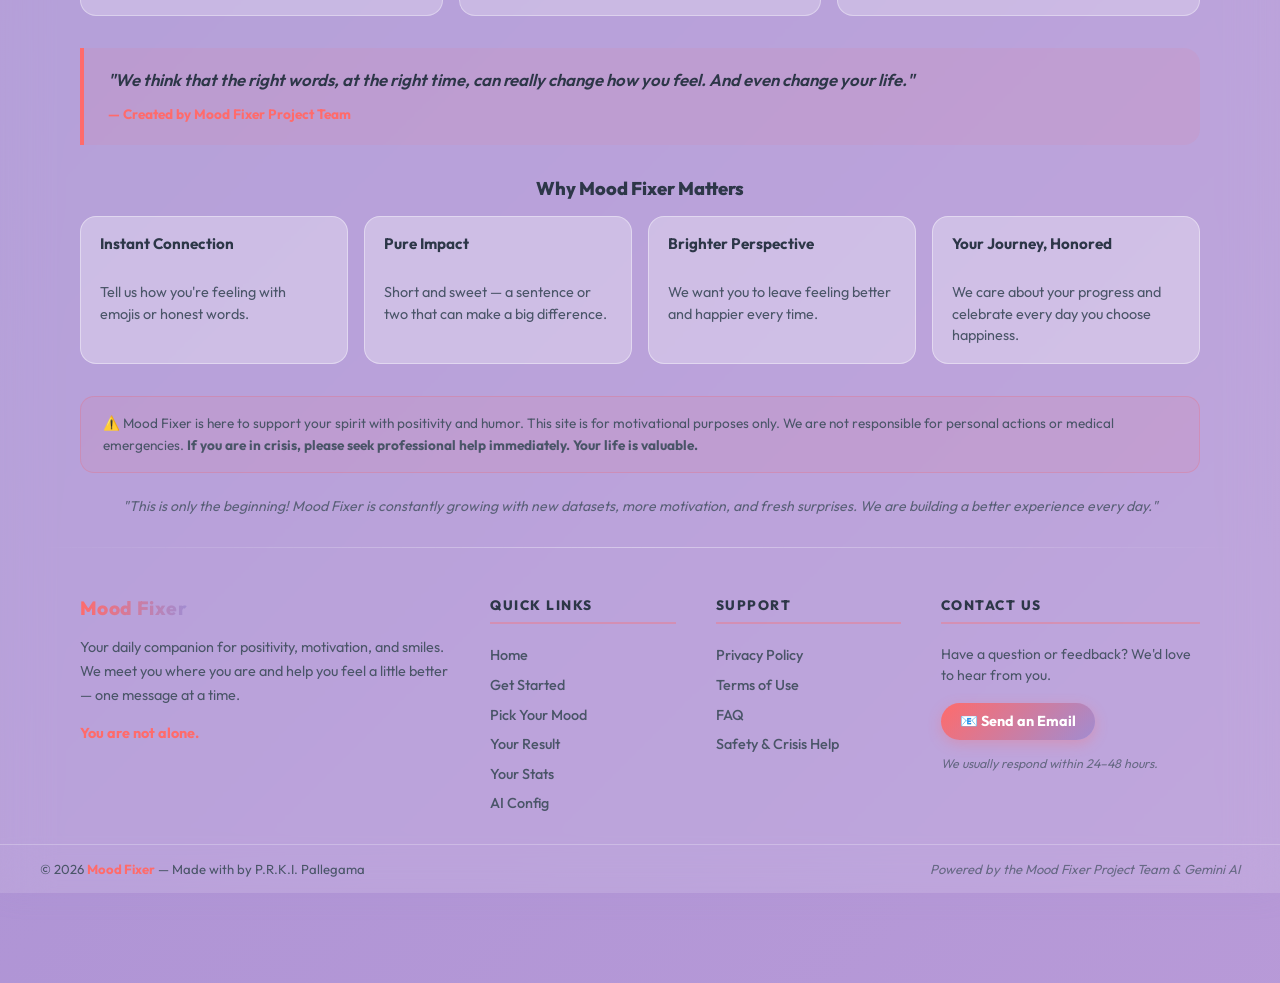
==== commit 79adbb89: "Add files via upload" ====
--- a/index.html
+++ b/index.html
@@ -13,7 +13,7 @@
         content="mood fixer, mood tracker, daily affirmations, mental health app, mood diary, ai motivation, positive quotes, stress relief, emotional support, daily encouragement, PRKI Pallegama">
     <meta name="author" content="P.R.K.I. Pallegama">
     <meta name="robots" content="index, follow, max-image-preview:large, max-snippet:-1, max-video-preview:-1">
-    <link rel="canonical" href="https://kalindu001.github.io/MoodFixer0/index.html">
+    <link rel="canonical" href="https://moodfixer.netlify.app/index.html">
     <meta name="theme-color" content="#ff6b6b">
 
     <!-- Favicon & Mobile Touch Icons -->
@@ -26,11 +26,11 @@
 
     <!-- Open Graph / Facebook -->
     <meta property="og:type" content="website">
-    <meta property="og:url" content="https://kalindu001.github.io/MoodFixer0/index.html">
+    <meta property="og:url" content="https://moodfixer.netlify.app/index.html">
     <meta property="og:title" content="Mood Fixer - AI Mood Tracker, Motivation & Positive Affirmations">
     <meta property="og:description"
         content="Boost your emotional well-being instantly with Mood Fixer. Get custom AI-generated positive affirmations, quotes, facts, and jokes tailored to how you feel.">
-    <meta property="og:image" content="https://kalindu001.github.io/MoodFixer0/mood%20fix%20logo.png">
+    <meta property="og:image" content="https://moodfixer.netlify.app/mood%20fix%20logo.png">
     <meta property="og:image:width" content="512">
     <meta property="og:image:height" content="512">
     <meta property="og:site_name" content="Mood Fixer">
@@ -38,11 +38,11 @@
 
     <!-- Twitter -->
     <meta name="twitter:card" content="summary_large_image">
-    <meta name="twitter:url" content="https://kalindu001.github.io/MoodFixer0/index.html">
+    <meta name="twitter:url" content="https://moodfixer.netlify.app/index.html">
     <meta name="twitter:title" content="Mood Fixer - AI Mood Tracker, Motivation & Positive Affirmations">
     <meta name="twitter:description"
         content="Boost your emotional well-being instantly with Mood Fixer. Get custom AI-generated positive affirmations, quotes, facts, and jokes tailored to how you feel.">
-    <meta name="twitter:image" content="https://kalindu001.github.io/MoodFixer0/mood%20fix%20logo.png">
+    <meta name="twitter:image" content="https://moodfixer.netlify.app/mood%20fix%20logo.png">
 
     <!-- JSON-LD Structured Data Schema.org (Gold Standard SEO) -->
     <script type="application/ld+json">
@@ -70,7 +70,7 @@
       "@context": "https://schema.org",
       "@type": "WebSite",
       "name": "Mood Fixer",
-      "url": "https://kalindu001.github.io/MoodFixer0/index.html"
+      "url": "https://moodfixer.netlify.app/index.html"
     }
     </script>
 
@@ -414,6 +414,7 @@
 
     <script src="data.js"></script>
     <script src="app.js"></script>
+    <script src="mobile-notifications.js"></script>
 </body>
 
 </html>
--- a/style.css
+++ b/style.css
@@ -2549,4 +2549,208 @@
     .daily-welcome-overlay {
         padding-bottom: env(safe-area-inset-bottom);
     }
+}
+
+/* ============================================
+   Mobile Notifications & Mock Push System
+   ============================================ */
+
+/* Bottom Slide-up Banner Prompt */
+.mob-notification-banner {
+    position: fixed;
+    bottom: 24px;
+    left: 50%;
+    transform: translate(-50%, 200px);
+    width: 90%;
+    max-width: 420px;
+    background: rgba(255, 255, 255, 0.85);
+    backdrop-filter: blur(20px) saturate(180%);
+    -webkit-backdrop-filter: blur(20px) saturate(180%);
+    border: 1px solid rgba(255, 255, 255, 0.4);
+    box-shadow: 0 15px 35px rgba(0, 0, 0, 0.15), 0 1px 3px rgba(0, 0, 0, 0.05);
+    border-radius: 24px;
+    padding: 1.25rem 1.5rem;
+    z-index: 11000;
+    display: flex;
+    flex-direction: column;
+    gap: 0.8rem;
+    transition: transform 0.5s cubic-bezier(0.19, 1, 0.22, 1), opacity 0.5s ease;
+    font-family: 'Outfit', sans-serif;
+    opacity: 0;
+    pointer-events: none;
+}
+
+.mob-notification-banner.show {
+    transform: translate(-50%, 0);
+    opacity: 1;
+    pointer-events: auto;
+}
+
+.mob-notification-header {
+    display: flex;
+    align-items: center;
+    gap: 0.75rem;
+}
+
+.mob-notification-icon {
+    font-size: 1.5rem;
+    background: rgba(255, 107, 107, 0.15);
+    color: var(--accent);
+    width: 38px;
+    height: 38px;
+    border-radius: 50%;
+    display: flex;
+    align-items: center;
+    justify-content: center;
+    border: 1px solid rgba(255, 107, 107, 0.2);
+}
+
+.mob-notification-title {
+    font-weight: 800;
+    font-size: 1.1rem;
+    color: var(--text-primary);
+}
+
+.mob-notification-body {
+    font-size: 0.92rem;
+    color: var(--text-secondary);
+    line-height: 1.5;
+}
+
+.mob-notification-actions {
+    display: flex;
+    gap: 0.75rem;
+    justify-content: flex-end;
+    margin-top: 0.2rem;
+}
+
+.mob-notification-btn {
+    padding: 0.6rem 1.4rem;
+    border-radius: 50px;
+    border: none;
+    font-size: 0.88rem;
+    font-weight: 700;
+    cursor: pointer;
+    font-family: inherit;
+    transition: all 0.25s ease;
+}
+
+.mob-notification-btn-primary {
+    background: linear-gradient(135deg, var(--accent), var(--accent-hover));
+    color: white;
+    box-shadow: 0 4px 12px rgba(255, 107, 107, 0.2);
+}
+
+.mob-notification-btn-primary:hover {
+    transform: translateY(-2px);
+    box-shadow: 0 6px 16px rgba(255, 107, 107, 0.3);
+}
+
+.mob-notification-btn-secondary {
+    background: rgba(0, 0, 0, 0.05);
+    color: var(--text-primary);
+}
+
+.mob-notification-btn-secondary:hover {
+    background: rgba(0, 0, 0, 0.08);
+    transform: translateY(-2px);
+}
+
+/* Top Slide-down Mock Push Notification (iOS / Android Look) */
+.mock-push-notification {
+    position: fixed;
+    top: 16px;
+    left: 50%;
+    transform: translate(-50%, -150px);
+    width: 92%;
+    max-width: 390px;
+    background: rgba(255, 255, 255, 0.88);
+    backdrop-filter: blur(24px) saturate(190%);
+    -webkit-backdrop-filter: blur(24px) saturate(190%);
+    border: 1px solid rgba(255, 255, 255, 0.45);
+    box-shadow: 0 12px 35px rgba(31, 38, 135, 0.15), 0 1px 2px rgba(0, 0, 0, 0.05);
+    border-radius: 22px;
+    padding: 0.85rem 1.1rem;
+    z-index: 12000;
+    display: flex;
+    gap: 0.8rem;
+    align-items: center;
+    transition: transform 0.6s cubic-bezier(0.19, 1, 0.22, 1);
+    font-family: -apple-system, BlinkMacSystemFont, "Segoe UI", Roboto, Helvetica, Arial, sans-serif;
+    pointer-events: auto;
+    cursor: pointer;
+}
+
+.mock-push-notification.show {
+    transform: translate(-50%, 0);
+}
+
+.mock-push-notification:hover {
+    transform: translate(-50%, 2px) scale(1.02);
+}
+
+.mock-push-icon {
+    width: 38px;
+    height: 38px;
+    border-radius: 10px;
+    background: white;
+    display: flex;
+    align-items: center;
+    justify-content: center;
+    box-shadow: 0 3px 8px rgba(0,0,0,0.08);
+    border: 1px solid rgba(0,0,0,0.05);
+    flex-shrink: 0;
+}
+
+.mock-push-content {
+    flex: 1;
+    display: flex;
+    flex-direction: column;
+    gap: 0.15rem;
+    min-width: 0;
+}
+
+.mock-push-header {
+    display: flex;
+    justify-content: space-between;
+    align-items: center;
+}
+
+.mock-push-app-name {
+    font-size: 0.72rem;
+    font-weight: 600;
+    color: #8e8e93;
+    letter-spacing: 0.5px;
+    text-transform: uppercase;
+}
+
+.mock-push-time {
+    font-size: 0.7rem;
+    color: #8e8e93;
+}
+
+.mock-push-title {
+    font-size: 0.88rem;
+    font-weight: 700;
+    color: #1c1c1e;
+}
+
+.mock-push-body {
+    font-size: 0.82rem;
+    color: #3a3a3c;
+    line-height: 1.35;
+    white-space: nowrap;
+    overflow: hidden;
+    text-overflow: ellipsis;
+}
+
+@supports (padding-bottom: env(safe-area-inset-bottom)) {
+    .mob-notification-banner {
+        bottom: calc(24px + env(safe-area-inset-bottom));
+    }
+}
+@supports (padding-top: env(safe-area-inset-top)) {
+    .mock-push-notification {
+        top: calc(16px + env(safe-area-inset-top));
+    }
 }
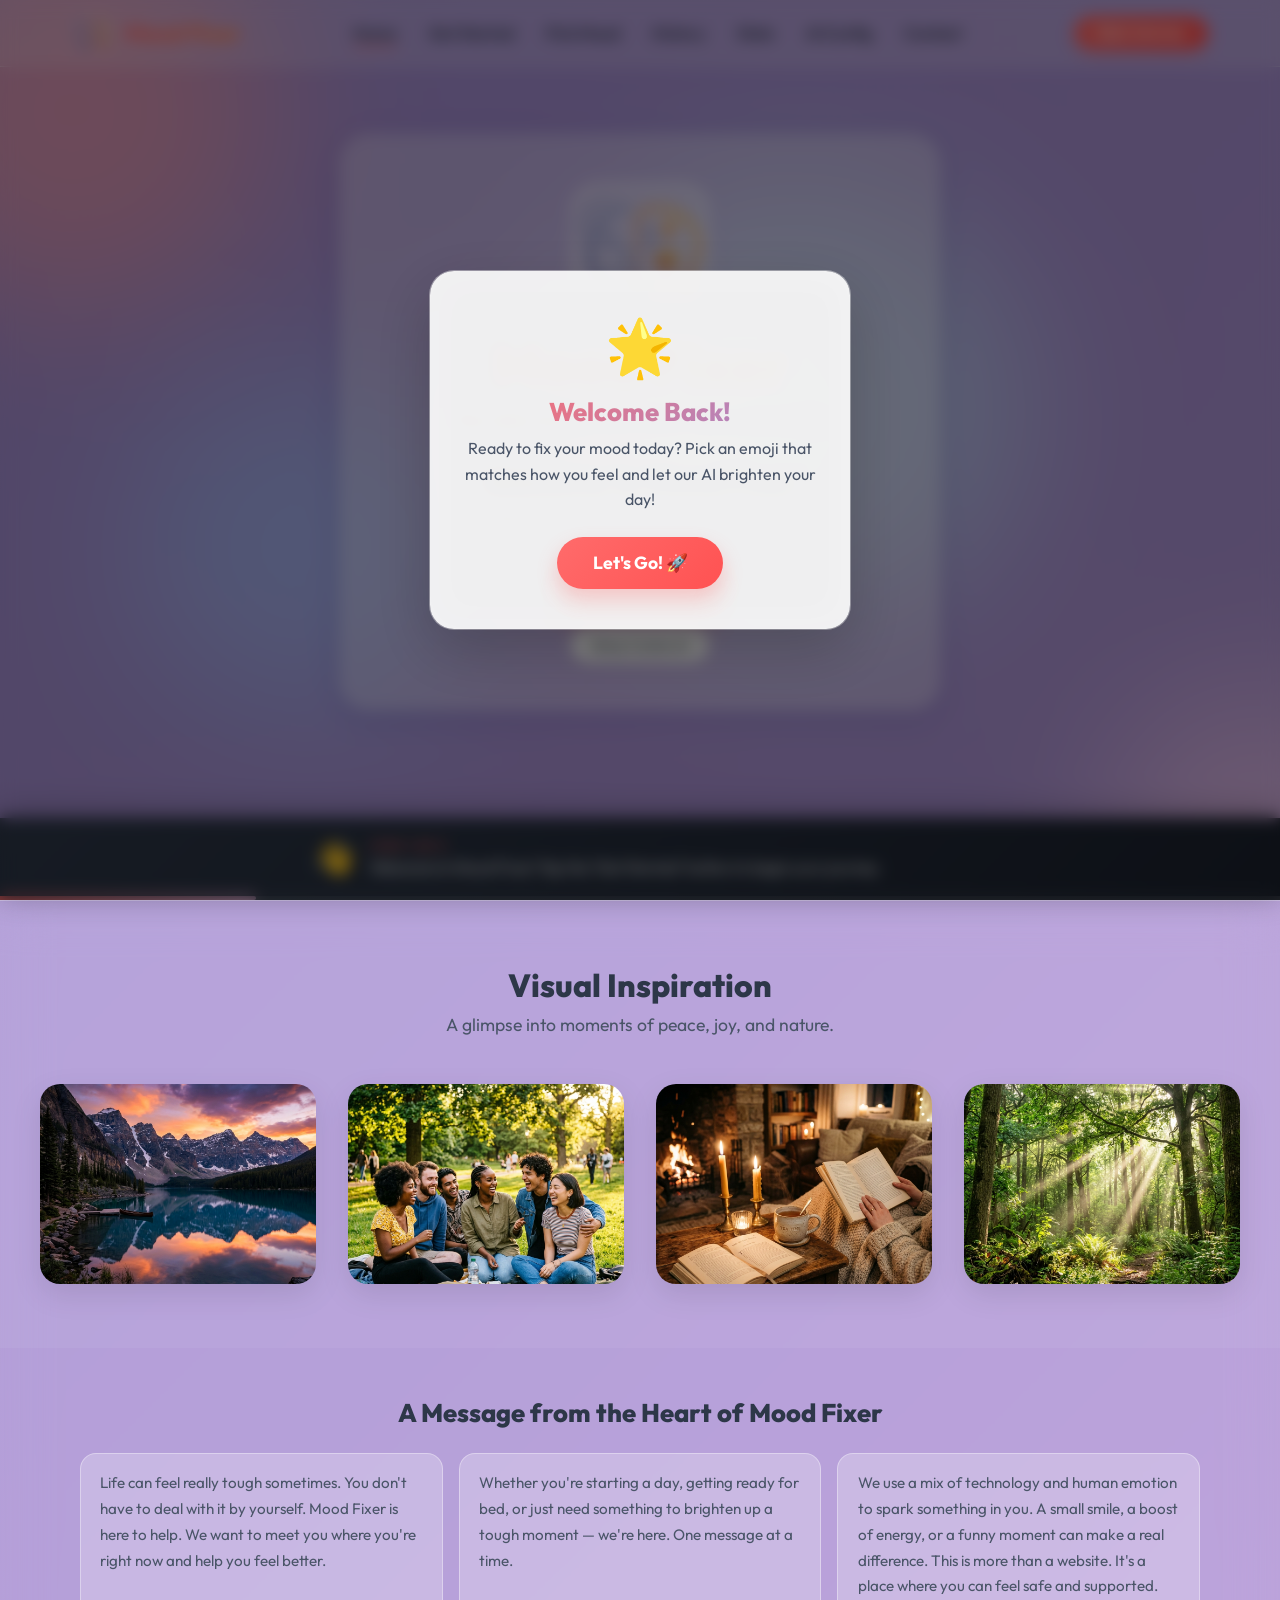
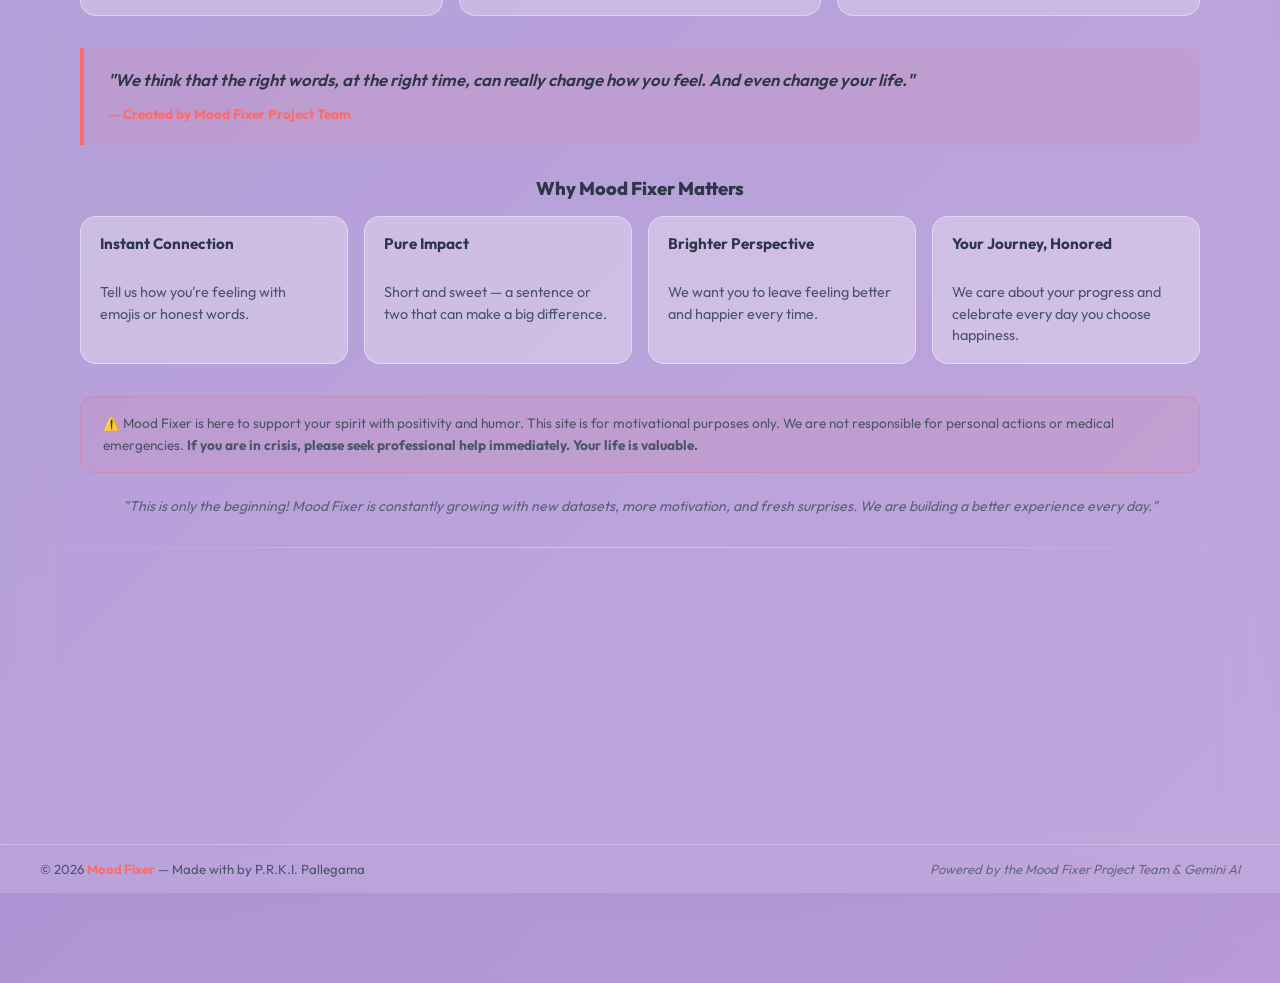
==== commit 5028b2a1: "Update index.html" ====
--- a/index.html
+++ b/index.html
@@ -12,6 +12,7 @@
     <meta name="keywords"
         content="mood fixer, mood tracker, daily affirmations, mental health app, mood diary, ai motivation, positive quotes, stress relief, emotional support, daily encouragement, PRKI Pallegama">
     <meta name="author" content="P.R.K.I. Pallegama">
+    <meta name="google-adsense-account" content="ca-pub-7833322646803859">
     <meta name="robots" content="index, follow, max-image-preview:large, max-snippet:-1, max-video-preview:-1">
     <link rel="canonical" href="https://moodfixer.netlify.app/index.html">
     <meta name="theme-color" content="#ff6b6b">
@@ -417,4 +418,4 @@
     <script src="mobile-notifications.js"></script>
 </body>
 
-</html>+</html>
